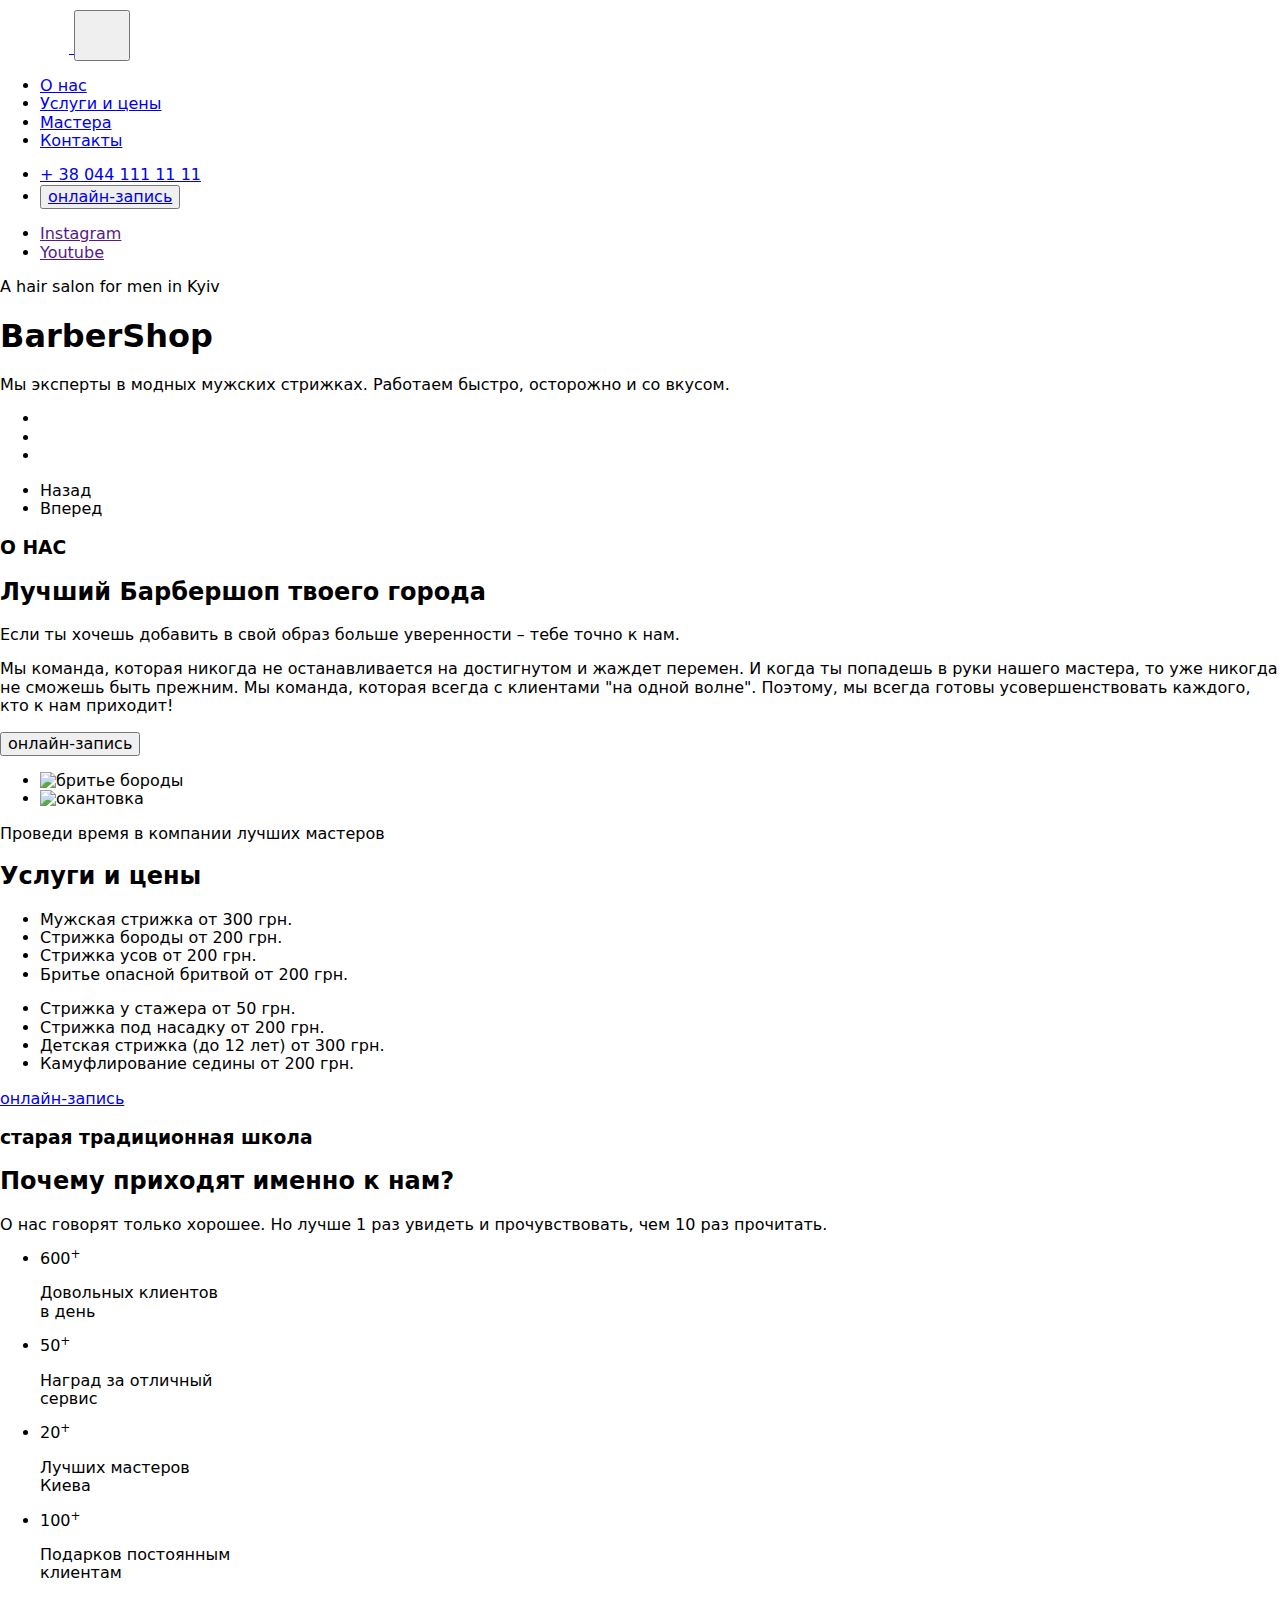
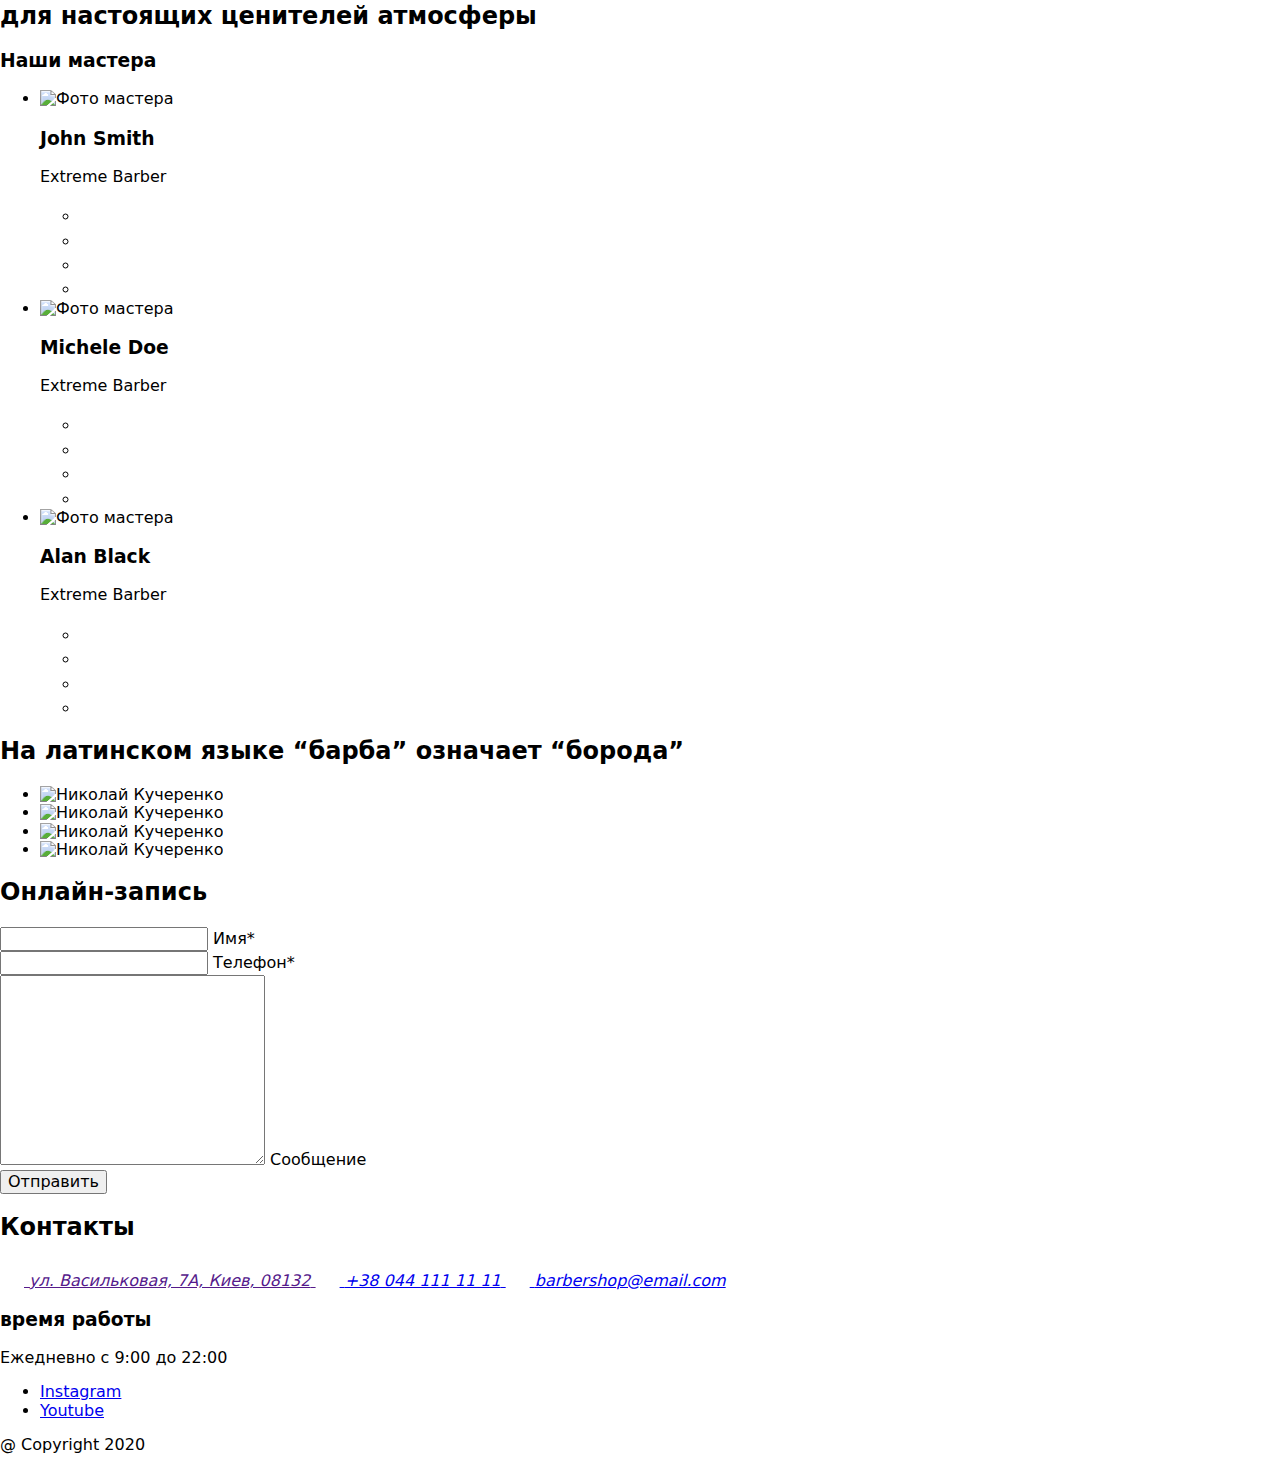
==== index.html @ 51368556 "Updates" ====
<!DOCTYPE html><html lang="ru"><head><meta charset="UTF-8"><meta name="viewport" content="width=device-width, initial-scale=1.0"><title>BarberShop</title><link href="https://fonts.googleapis.com/css2?family=Open+Sans:wght@400;600&family=Raleway:wght@700&display=swap" rel="stylesheet"><link rel="stylesheet" type="text/css" href="https://cdnjs.cloudflare.com/ajax/libs/modern-normalize/0.7.0/modern-normalize.css"><link rel="stylesheet" href="/parcel-project-template/src.88e0707a.css"></head><body>   <header> <div class="header-content">  <a class="logo" href="#"> <svg width="68.93" height="53.46" aria-label="logo"><use href="/parcel-project-template/sprite.c586fe0f.svg#logo"></use></svg> </a>  <button type="button" class="menu-button" aria-expanded="false" aria-controls="header-nav" data-menu-button=""> <svg width="40" height="40" aria-label="кнопка мобильного меню"><use class="icon-menu" href="/parcel-project-template/sprite.c586fe0f.svg#menu-open"></use><use class="icon-close" href="/parcel-project-template/sprite.c586fe0f.svg#menu-close"></use></svg> </button>  <div class="header-backdrop" menu-backdrop=""></div> <nav class="header-nav" id="header-nav" data-menu="">  <div class="hd-menu-container"> <ul class="list site-navigation"> <li class="item"> <a class="revers header-links" href="#about">О нас</a> </li> <li class="item"> <a class="revers header-links" href="#price">Услуги и цены</a> </li> <li class="item"> <a class="revers header-links" href="#team">Мастера</a> </li> <li class="item"> <a class="revers header-links" href="#us">Контакты</a> </li> </ul> <ul class="list header-contacts"> <li class="item"> <a href="tel:+380441111111" class="header-links revers">+ 38 044 111 11 11</a> </li> <li class="item"> <button class="button-style"> <a href="#subscribing" class="hlink">онлайн-запись</a> </button> </li> </ul> <ul class="list header-social-links"> <li class="item"> <a class="header-links" href="">Instagram</a> </li> <li class="item"> <a class="header-links" href="">Youtube</a> </li> </ul> </div> </nav> </div> <section class="hero"> <p class="subtitle">A hair salon for men in Kyiv</p> <h1>BarberShop</h1> <p class="hero-text-item"> Мы эксперты в модных мужских стрижках. Работаем быстро, осторожно и со вкусом. </p> <div class="hero-slider"> <ul class="list"> <li class="item"></li> <li class="item"></li> <li class="item"></li> </ul> </div>  <nav class="slider-nav"> <ul class="list"> <li class="item"> Назад </li> <li class="item"> Вперед </li> </ul> </nav> </section>
</header><script>!function(){var e=document.querySelector("[data-menu-button]"),t=document.querySelector("[data-menu]"),o=document.querySelector("[menu-backdrop]");e.addEventListener("click",function(){var n="true"===e.getAttribute("aria-expanded")||!1;e.classList.toggle("is-open"),e.setAttribute("aria-expanded",!n),t.classList.toggle("is-open"),o.classList.toggle("is-open")})}(),function(){var e={openModalBtn:document.querySelector("[data-modal-open]"),closeModalBtn:document.querySelector("[data-modal-close]"),modal:document.querySelector("[data-modal]")};function t(){document.body.classList.toggle("modal-open"),e.modal.classList.toggle("is-hidden")}e.openModalBtn.addEventListener("click",t),e.closeModalBtn.addEventListener("click",t)}();</script> <main> <section class="inventory"> <div class="container"> <div class="fact"> <h3 id="about">О НАС</h3> <h2>Лучший Барбершоп твоего города</h2> <p class="wish"> Если ты хочешь добавить в свой образ больше уверенности – тебе точно к нам. </p> <p class="promis"> Мы команда, которая никогда не останавливается на достигнутом и жаждет перемен. И когда ты попадешь в руки нашего мастера, то уже никогда не сможешь быть прежним. Мы команда, которая всегда с клиентами "на одной волне". Поэтому, мы всегда готовы усовершенствовать каждого, кто к нам приходит! </p> <button class="button-style invent">онлайн-запись</button> </div> <div class="inventory-list"> <ul> <li class="foto"> <picture> <source srcset="/parcel-project-template/boroda.8e032c78.jpg    1x,/parcel-project-template/boroda@2x.746fde4d.jpg 2x" media="(min-width: 1280px)"> <source srcset="/parcel-project-template/boroda-tablet.25de0d78.jpg    1x,/parcel-project-template/boroda-tablet@2x.c882d997.jpg 2x" media="(min-width: 768px)"> <img src="/parcel-project-template/boroda.8e032c78.jpg" alt="бритье бороды"> </picture> </li> <li class="foto"> <picture> <source srcset="/parcel-project-template/cant.b7d919a0.jpg    1x,/parcel-project-template/cant@2x.e0eb89e9.jpg 2x" media="(min-width: 1280px)"> <source srcset="/parcel-project-template/cant-tablet.83fb060b.jpg    1x,/parcel-project-template/cant-tablet@2x.11a5adb3.jpg 2x" media="(min-width: 768px)"> <img src="/parcel-project-template/cant.b7d919a0.jpg" alt="окантовка"> </picture> </li> </ul> </div> </div>
</section> <section class="price"> <div class="price-container"> <p class="price-slogan">Проведи время в компании лучших мастеров</p> <h2 id="price" class="price-title">Услуги и цены</h2> <div class="price-list-div"> <ul class="price-list-1 list"> <li> <span class="price-item">Мужская стрижка</span> <span class="price-grn">от 300 грн.</span> </li> <li> <span class="price-item">Стрижка бороды</span> <span class="price-grn">от 200 грн.</span> </li> <li> <span class="price-item">Стрижка усов</span> <span class="price-grn">от 200 грн.</span> </li> <li> <span class="price-item">Бритье опасной бритвой</span> <span class="price-grn">от 200 грн.</span> </li> </ul> <ul class="price-list-2 list"> <li> <span class="price-item">Cтрижка у стажера</span> <span class="price-grn">от 50 грн.</span> </li> <li> <span class="price-item">Стрижка под насадку</span> <span class="price-grn">от 200 грн.</span> </li> <li> <span class="price-item">Детская стрижка (до 12 лет)</span> <span class="price-grn">от 300 грн.</span> </li> <li> <span class="price-item">Камуфлирование седины</span> <span class="price-grn">от 200 грн.</span> </li> </ul> </div> <a href="#subscribing" class="price-button">онлайн-запись</a> </div>
</section> <section class="features"> <div class="container"> <div class="reasons"> <h3>старая традиционная школа</h3> <h2>Почему приходят именно к нам?</h2> <p class="promo"> О нас говорят только хорошее. Но лучше 1 раз увидеть и прочувствовать, чем 10 раз прочитать. </p> </div> <ul class="feature-list"> <li class="item"> <p class="achievs">600<sup>+</sup></p> <p class="description"> Довольных клиентов<br> в день </p> </li> <li class="item"> <p class="achievs">50<sup>+</sup></p> <p class="description"> Наград за отличный<br> сервис </p> </li> <li class="item"> <p class="achievs">20<sup>+</sup></p> <p class="description"> Лучших мастеров<br> Киева </p> </li> <li class="item"> <p class="achievs">100<sup>+</sup></p> <p class="description"> Подарков постоянным<br> клиентам </p> </li> </ul> </div>
</section> <section class="team-section"> <div class="teamcontainer team"> <h2 class="section-slogan">для настоящих ценителей атмосферы</h2> <h3 id="team" class="teamsection-title">Наши мастера</h3> <ul class="team-list"> <li class="team-item"> <picture> <source srcset="/parcel-project-template/john-418.707de508.jpg    418w,/parcel-project-template/john-418@2x.33dfacfc.jpg 836w" media="(max-width: 767px)" sizes="100vw"> <source srcset="/parcel-project-template/john-450.d53aaf02.jpg    450w,/parcel-project-template/john-450@2x.c862d032.jpg 900w" media="(min-width: 768px)" sizes="100vw"> <source srcset="/parcel-project-template/john-370.eca994d0.jpg    370w,/parcel-project-template/john-370@2x.ce07bdcf.jpg 540w" media="(min-width: 1200px)" sizes="100vw"> <img src="/parcel-project-template/john-450.d53aaf02.jpg" alt="Фото мастера"> </picture> <h3 class="team-title">John Smith</h3> <p class="team-text">Extreme Barber</p> <ul class="social"> <li class="social-list"> <a href="#" class="social-link-circle" aria-label="Ссылка на Инстаграм"> <svg class="icon" width="20" height="20"><use href="/parcel-project-template/sprite.c586fe0f.svg#instagram"></use></svg> </a> </li> <li class="social-list"> <a href="#" class="social-link-circle" aria-label="Ссылка на Твиттер"> <svg class="icon" width="20" height="20"><use href="/parcel-project-template/sprite.c586fe0f.svg#twitter"></use></svg> </a> </li> <li class="social-list"> <a href="#" class="social-link-circle" aria-label="Ссылка на Фейсбук"> <svg class="icon" width="20" height="20"><use href="/parcel-project-template/sprite.c586fe0f.svg#facebook"></use></svg> </a> </li> <li class="social-list"> <a href="#" class="social-link-circle" aria-label="Ссылка на Линкедин"> <svg class="icon" width="20" height="20"><use href="/parcel-project-template/sprite.c586fe0f.svg#linkedin"></use></svg> </a> </li> </ul> </li> <li class="team-item"> <picture> <source srcset="/parcel-project-template/michele-418.768410e6.jpg    418w,/parcel-project-template/michele-418@2x.6d778f87.jpg 836w" media="(max-width: 767px)" sizes="100vw"> <source srcset="/parcel-project-template/michele-450.a1ee609b.jpg    450w,/parcel-project-template/michele-450@2x.101a1b54.jpg 900w" media="(min-width: 768px)" sizes="100vw"> <source srcset="/parcel-project-template/michele-370.d460eed5.jpg    370w,/parcel-project-template/michele-370@2x.72ac694c.jpg 540w" media="(min-width: 1200px)" sizes="100vw"> <img src="/parcel-project-template/michele-450.a1ee609b.jpg" alt="Фото мастера"> </picture> <h3 class="team-title">Michele Doe</h3> <p class="team-text">Extreme Barber</p> <ul class="social"> <li class="social-list"> <a href="#" class="social-link-circle" aria-label="Ссылка на Инстаграм"> <svg class="icon" width="20" height="20"><use href="/parcel-project-template/sprite.c586fe0f.svg#instagram"></use></svg> </a> </li> <li class="social-list"> <a href="#" class="social-link-circle" aria-label="Ссылка на Твиттер"> <svg class="icon" width="20" height="20"><use href="/parcel-project-template/sprite.c586fe0f.svg#twitter"></use></svg> </a> </li> <li class="social-list"> <a href="#" class="social-link-circle" aria-label="Ссылка на Фейсбук"> <svg class="icon" width="20" height="20"><use href="/parcel-project-template/sprite.c586fe0f.svg#facebook"></use></svg> </a> </li> <li class="social-list"> <a href="#" class="social-link-circle" aria-label="Ссылка на Линкедин"> <svg class="icon" width="20" height="20"><use href="/parcel-project-template/sprite.c586fe0f.svg#linkedin"></use></svg> </a> </li> </ul> </li> <li class="team-item"> <picture> <source srcset="/parcel-project-template/alan-418.3871e388.jpg    418w,/parcel-project-template/alan-418@2x.d7a2cb61.jpg 836w" media="(max-width: 767px)" sizes="100vw"> <source srcset="/parcel-project-template/alan-450.c3c804fb.jpg    450w,/parcel-project-template/alan-450@2x.67f71624.jpg 900w" media="(min-width: 768px)" sizes="100vw"> <source srcset="/parcel-project-template/alan-370.712e62b2.jpg    370w,/parcel-project-template/alan-370@2x.5a6acacc.jpg 540w" media="(min-width: 1200px)" sizes="100vw"> <img src="/parcel-project-template/alan-450.c3c804fb.jpg" alt="Фото мастера"> </picture> <h3 class="team-title">Alan Black</h3> <p class="team-text">Extreme Barber</p> <ul class="social"> <li class="social-list"> <a href="#" class="social-link-circle" aria-label="Ссылка на Инстаграм"> <svg class="icon" width="20" height="20"><use href="/parcel-project-template/sprite.c586fe0f.svg#instagram"></use></svg> </a> </li> <li class="social-list"> <a href="#" class="social-link-circle" aria-label="Ссылка на Твиттер"> <svg class="icon" width="20" height="20"><use href="/parcel-project-template/sprite.c586fe0f.svg#twitter"></use></svg> </a> </li> <li class="social-list"> <a href="#" class="social-link-circle" aria-label="Ссылка на Фейсбук"> <svg class="icon" width="20" height="20"><use href="/parcel-project-template/sprite.c586fe0f.svg#facebook"></use></svg> </a> </li> <li class="social-list"> <a href="#" class="social-link-circle" aria-label="Ссылка на Линкедин"> <svg class="icon" width="20" height="20"><use href="/parcel-project-template/sprite.c586fe0f.svg#linkedin"></use></svg> </a> </li> </ul> </li> </ul> </div>
</section> <section class="section section-portfolio"> <div class="container-portfolio"> <div class="row"> <div class="line"></div> <h2 class="subtitle-sect6">На латинском языке “барба” означает “борода”</h2> </div> <div class="container-photo"> <ul class="list-port"> <li class="item-port"> <picture> <source srcset="/parcel-project-template/Rectangle25.3db89474.jpg 1x,/parcel-project-template/Rectangle25@2x.df76306d.jpg 2x" media="(min-width: 1280px)"> <source srcset="/parcel-project-template/Rectangle25.0425baf3.jpg 1x,/parcel-project-template/Rectangle25@2x.6d5dcdaa.jpg 2x" media="(min-width: 768px)"> <source srcset="/parcel-project-template/Rectangle25.8f954ec5.jpg 1x,/parcel-project-template/Rectangle25@2x.a8259e0e.jpg 2x" media="(max-width: 767px)"> <img srcset="/parcel-project-template/Rectangle25.3db89474.jpg 1x,/parcel-project-template/Rectangle25@2x.df76306d.jpg 2x,/parcel-project-template/Rectangle25.0425baf3.jpg 1x,/parcel-project-template/Rectangle25@2x.6d5dcdaa.jpg 2x,/parcel-project-template/Rectangle25.8f954ec5.jpg 1x,/parcel-project-template/Rectangle25@2x.a8259e0e.jpg 2x" src="/parcel-project-template/Rectangle25.3db89474.jpg" alt="Николай Кучеренко"> </picture> </li> <li class="item-port"> <picture> <source srcset="/parcel-project-template/Rectangle26.54fbaab5.jpg 1x,/parcel-project-template/Rectangle26@2x.20fb3ec4.jpg 2x" media="(min-width: 1280px)"> <source srcset="/parcel-project-template/Rectangle26.dd172c64.jpg 1x,/parcel-project-template/Rectangle26@2x.fe0e89da.jpg 2x" media="(min-width: 768px)"> <source srcset="/parcel-project-template/Rectangle26.363c88fb.jpg 1x,/parcel-project-template/Rectangle26@2x.9ef50601.jpg 2x" media="(max-width: 767px)"> <img srcset="/parcel-project-template/Rectangle26.54fbaab5.jpg 1x,/parcel-project-template/Rectangle26@2x.20fb3ec4.jpg 2x,/parcel-project-template/Rectangle26.dd172c64.jpg 1x,/parcel-project-template/Rectangle26@2x.fe0e89da.jpg 2x,/parcel-project-template/Rectangle26.363c88fb.jpg 1x,/parcel-project-template/Rectangle26@2x.9ef50601.jpg 2x" src="/parcel-project-template/Rectangle26.54fbaab5.jpg" alt="Николай Кучеренко"> </picture> </li> <li class="item-port"> <picture> <source srcset="/parcel-project-template/Rectangle27.833ec961.jpg 1x,/parcel-project-template/Rectangle27@2x.25a24696.jpg 2x" media="(min-width: 1280px)"> <source srcset="/parcel-project-template/Rectangle27.ad210b5d.jpg 1x,/parcel-project-template/Rectangle27@2x.547c3305.jpg 2x" media="(min-width: 768px)"> <source srcset="/parcel-project-template/Rectangle27.70e938f9.jpg 1x,/parcel-project-template/Rectangle27@2x.918c04d4.jpg 2x" media="(max-width: 767px)"> <img srcset="/parcel-project-template/Rectangle27.833ec961.jpg 1x,/parcel-project-template/Rectangle27@2x.25a24696.jpg 2x,/parcel-project-template/Rectangle27.ad210b5d.jpg 1x,/parcel-project-template/Rectangle27@2x.547c3305.jpg 2x,/parcel-project-template/Rectangle27.70e938f9.jpg 1x,/parcel-project-template/Rectangle27@2x.918c04d4.jpg 2x" src="/parcel-project-template/Rectangle27.833ec961.jpg" alt="Николай Кучеренко"> </picture> </li> <li class="item-port"> <picture> <source srcset="/parcel-project-template/Rectangle28.683f07c1.jpg 1x,/parcel-project-template/Rectangle28@2x.b7b52536.jpg 2x" media="(min-width: 1280px)"> <source srcset="/parcel-project-template/Rectangle28.05f0c5da.jpg 1x,/parcel-project-template/Rectangle28@2x.facda0d7.jpg 2x" media="(min-width: 768px)"> <source srcset="/parcel-project-template/Rectangle28.182d88b0.jpg 1x,/parcel-project-template/Rectangle28@2x.ce160d32.jpg 2x" media="(max-width: 767px)"> <img srcset="/parcel-project-template/Rectangle28.683f07c1.jpg 1x,/parcel-project-template/Rectangle28@2x.b7b52536.jpg 2x,/parcel-project-template/Rectangle28.05f0c5da.jpg 1x,/parcel-project-template/Rectangle28@2x.facda0d7.jpg 2x,/parcel-project-template/Rectangle28.182d88b0.jpg 1x,/parcel-project-template/Rectangle28@2x.ce160d32.jpg 2x" src="/parcel-project-template/Rectangle28.683f07c1.jpg" alt="Николай Кучеренко"> </picture> </li> </ul> </div> </div>
</section> </main> <footer class="container"> <div class="box-footer-desktop"> <div class="box-form"> <h2 id="subscribing" class="footer-title">Онлайн-запись</h2> <form class="form"> <div class="form-input-flex"> <div class="form-field"> <input class="form-input" type="text" name="name" id="name" placeholder=" "> <label class="form-label" for="name">Имя*</label> </div> <div class="form-field"> <input class="form-input" type="tel" name="tel" id="tel" placeholder=" "> <label class="form-label" for="tel">Телефон*</label> </div> </div> <div class="form-field"> <textarea class="comment" name="comment" id="comment" cols="30" rows="10" placeholder=" "></textarea> <label class="form-label-comment" for="comment">Cообщение</label> </div> </form> <button class="footer-send">Отправить</button> </div> <div class="box-address"> <div class="box-address-content"> <h2 class="footer-title" id="us">Контакты</h2> <div class="box-address-flex"> <address class="footer-address"> <a class="address-link icon-map" href=""> <svg class="icon-footer" width="24" height="24"><use href="/parcel-project-template/svg-footer.ca14b470.svg#map-pin"></use></svg> <span class="address-text">ул. Васильковая, 7А, Киев, 08132</span> </a> <a class="address-link icon-tel" href="tel:+380961111111"> <svg class="icon-footer" width="24" height="24"><use href="/parcel-project-template/svg-footer.ca14b470.svg#phone"></use></svg> <span class="address-text">+38 044 111 11 11</span> </a> <a class="address-link icon-mail" href="mailto:barbershop@email.com"> <svg class="icon-footer" width="24" height="24"><use href="/parcel-project-template/svg-footer.ca14b470.svg#mail"></use></svg> <span class="address-text">barbershop@email.com </span> </a> </address> <div class="footer-time"> <h3 class="footer-working-time">время работы</h3> <p class="text-working-time">Ежедневно с 9:00 до 22:00</p> </div> </div> </div> </div> </div> <div class="box-link"> <ul class="footer-social-list"> <li class="footer-social-item"> <a class="footer-social-link" href="#">Instagram</a> </li> <li class="footer-social-item"> <a class="footer-social-link" href="#">Youtube</a> </li> </ul> <p class="text-copyriting">@ Copyright 2020</p> </div>
</footer> <script src="/parcel-project-template/src.b3ad742c.js"></script> </body></html>
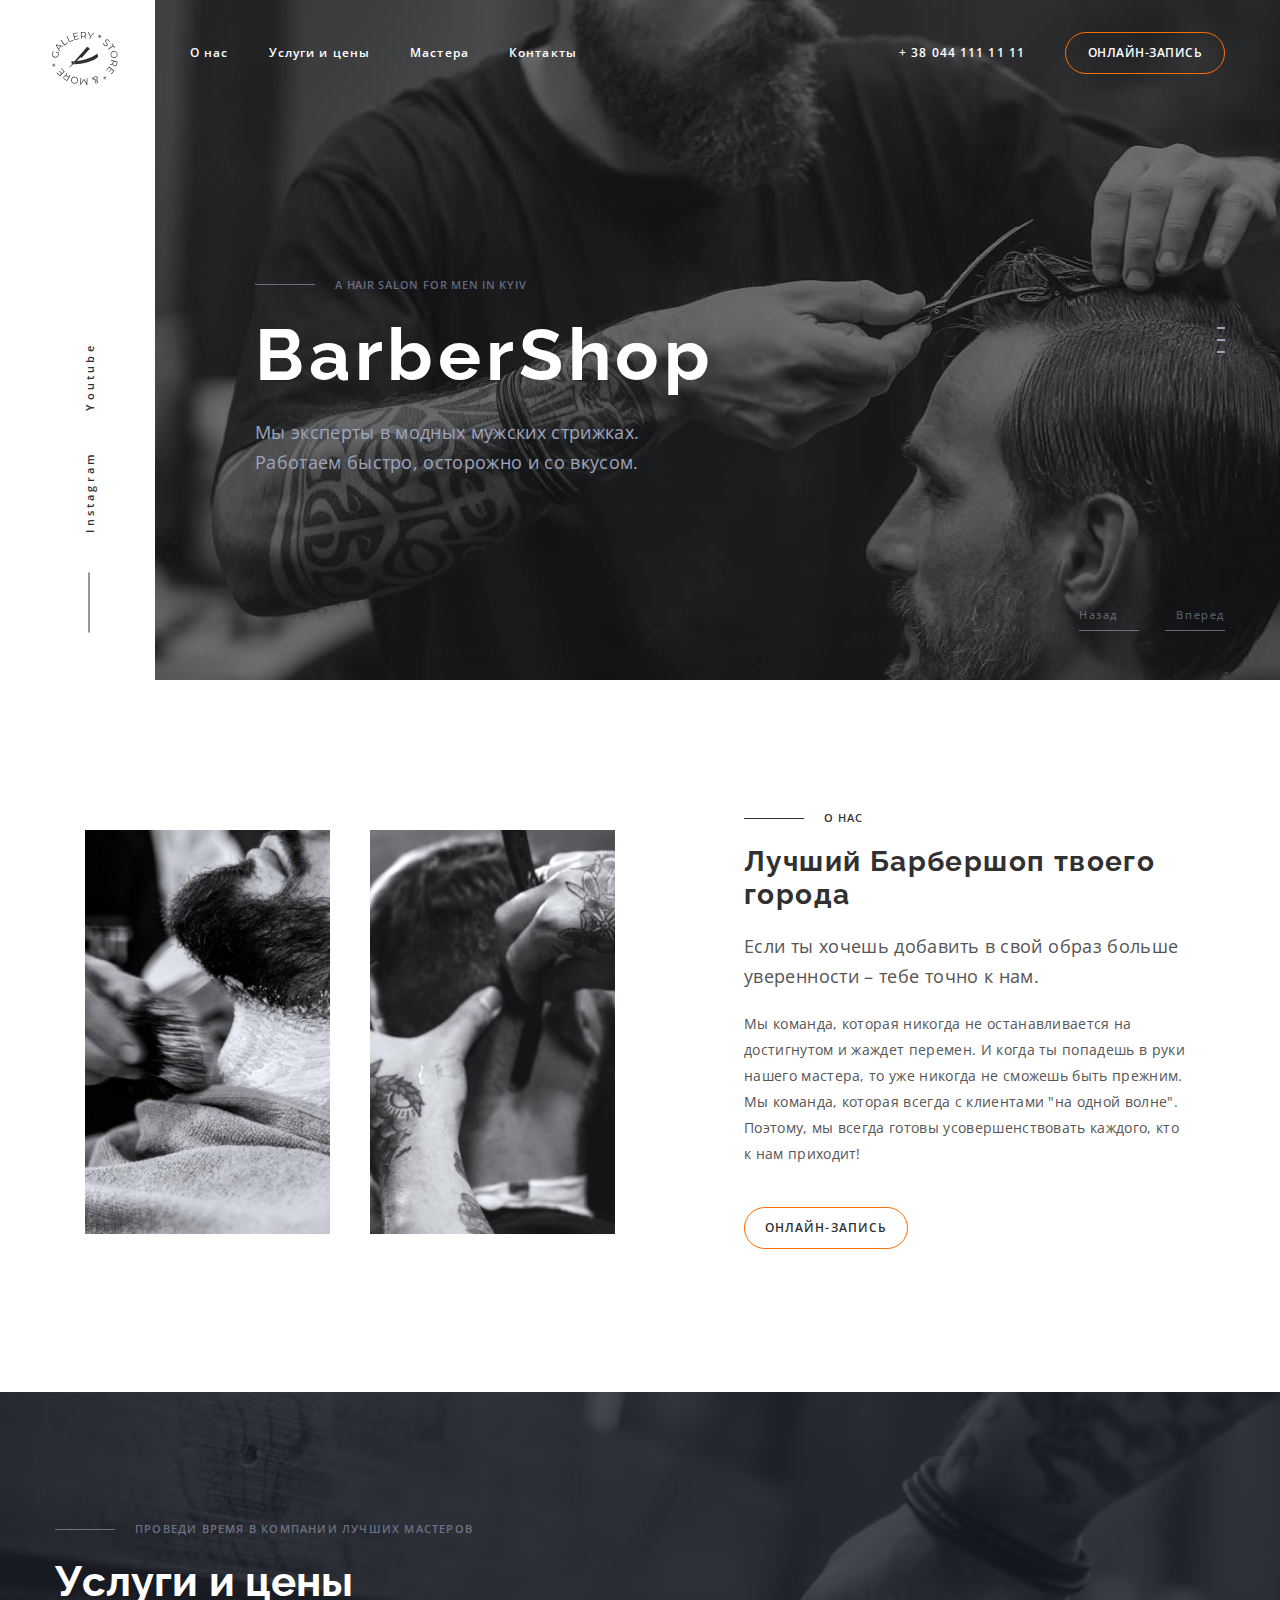
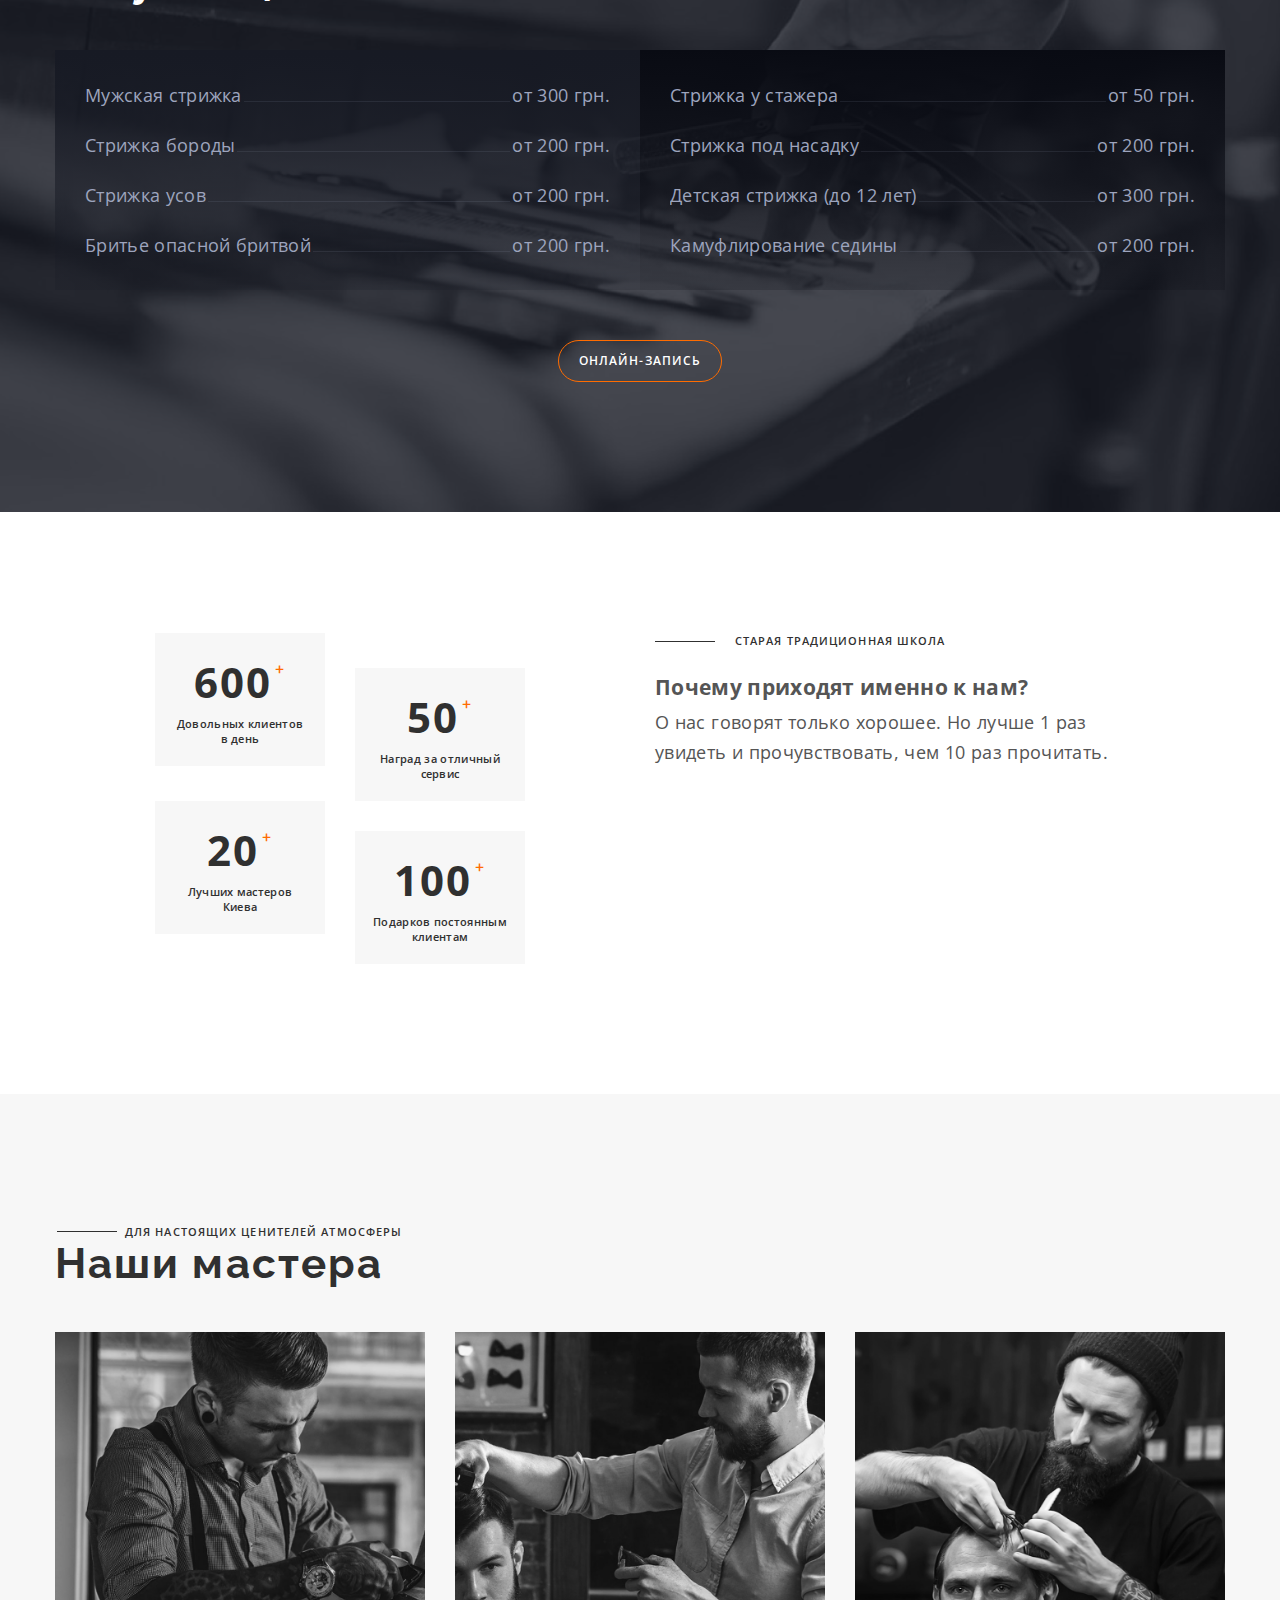
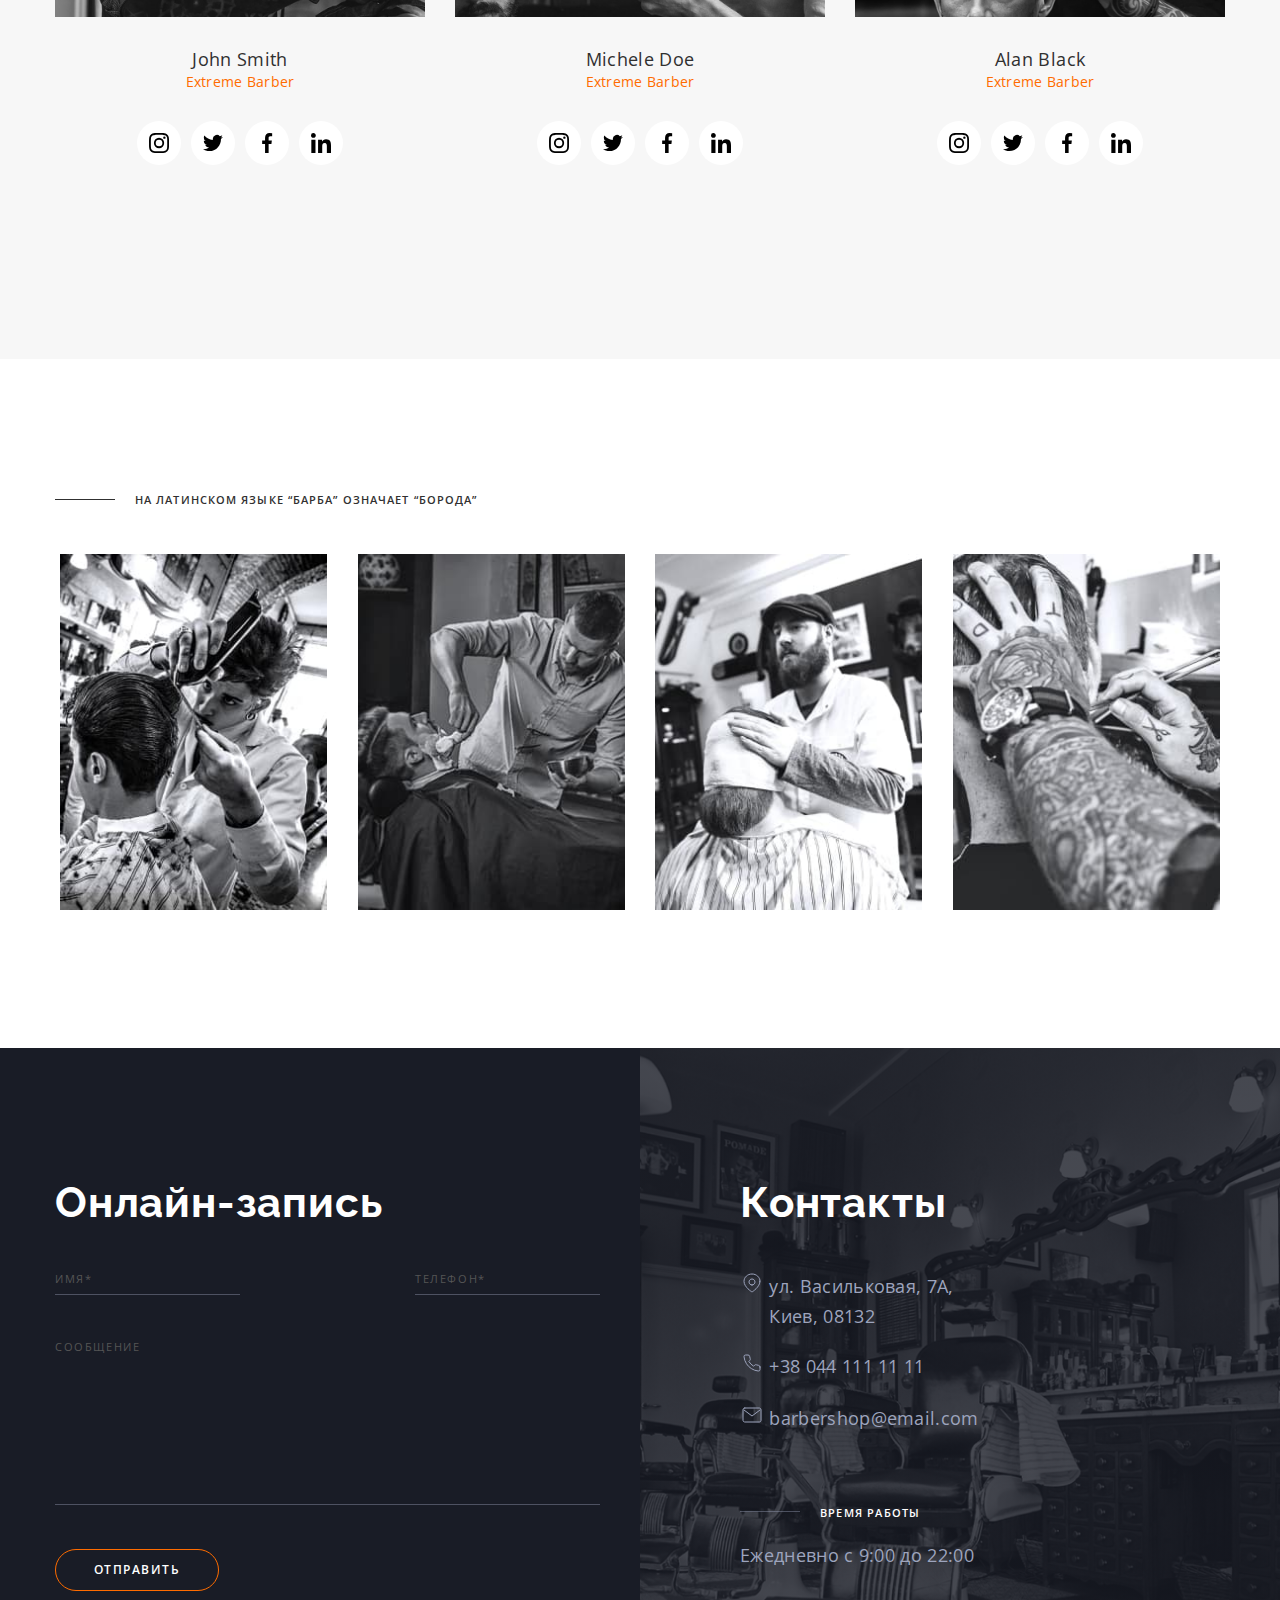
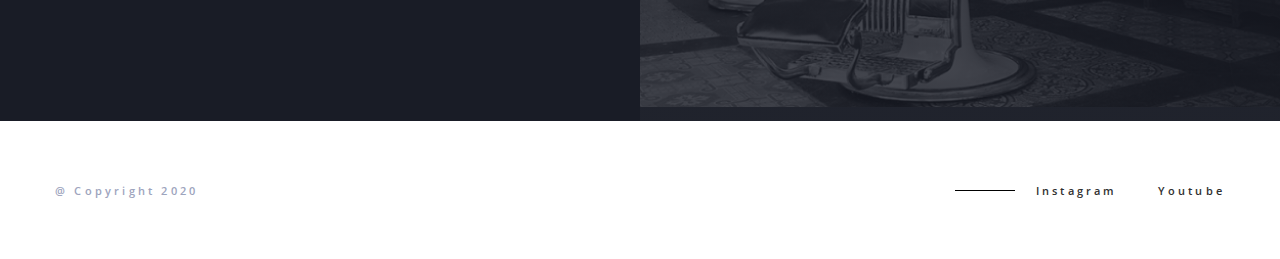
==== commit 9ad1d988: "build" ====
--- a/index.html
+++ b/index.html
@@ -1,8 +1,8 @@
-<!DOCTYPE html><html lang="ru"><head><meta charset="UTF-8"><meta name="viewport" content="width=device-width, initial-scale=1.0"><title>BarberShop</title><link href="https://fonts.googleapis.com/css2?family=Open+Sans:wght@400;600&family=Raleway:wght@700&display=swap" rel="stylesheet"><link rel="stylesheet" type="text/css" href="https://cdnjs.cloudflare.com/ajax/libs/modern-normalize/0.7.0/modern-normalize.css"><link rel="stylesheet" href="/parcel-project-template/src.88e0707a.css"></head><body>   <header> <div class="header-content">  <a class="logo" href="#"> <svg width="68.93" height="53.46" aria-label="logo"><use href="/parcel-project-template/sprite.c586fe0f.svg#logo"></use></svg> </a>  <button type="button" class="menu-button" aria-expanded="false" aria-controls="header-nav" data-menu-button=""> <svg width="40" height="40" aria-label="кнопка мобильного меню"><use class="icon-menu" href="/parcel-project-template/sprite.c586fe0f.svg#menu-open"></use><use class="icon-close" href="/parcel-project-template/sprite.c586fe0f.svg#menu-close"></use></svg> </button>  <div class="header-backdrop" menu-backdrop=""></div> <nav class="header-nav" id="header-nav" data-menu="">  <div class="hd-menu-container"> <ul class="list site-navigation"> <li class="item"> <a class="revers header-links" href="#about">О нас</a> </li> <li class="item"> <a class="revers header-links" href="#price">Услуги и цены</a> </li> <li class="item"> <a class="revers header-links" href="#team">Мастера</a> </li> <li class="item"> <a class="revers header-links" href="#us">Контакты</a> </li> </ul> <ul class="list header-contacts"> <li class="item"> <a href="tel:+380441111111" class="header-links revers">+ 38 044 111 11 11</a> </li> <li class="item"> <button class="button-style"> <a href="#subscribing" class="hlink">онлайн-запись</a> </button> </li> </ul> <ul class="list header-social-links"> <li class="item"> <a class="header-links" href="">Instagram</a> </li> <li class="item"> <a class="header-links" href="">Youtube</a> </li> </ul> </div> </nav> </div> <section class="hero"> <p class="subtitle">A hair salon for men in Kyiv</p> <h1>BarberShop</h1> <p class="hero-text-item"> Мы эксперты в модных мужских стрижках. Работаем быстро, осторожно и со вкусом. </p> <div class="hero-slider"> <ul class="list"> <li class="item"></li> <li class="item"></li> <li class="item"></li> </ul> </div>  <nav class="slider-nav"> <ul class="list"> <li class="item"> Назад </li> <li class="item"> Вперед </li> </ul> </nav> </section>
-</header><script>!function(){var e=document.querySelector("[data-menu-button]"),t=document.querySelector("[data-menu]"),o=document.querySelector("[menu-backdrop]");e.addEventListener("click",function(){var n="true"===e.getAttribute("aria-expanded")||!1;e.classList.toggle("is-open"),e.setAttribute("aria-expanded",!n),t.classList.toggle("is-open"),o.classList.toggle("is-open")})}(),function(){var e={openModalBtn:document.querySelector("[data-modal-open]"),closeModalBtn:document.querySelector("[data-modal-close]"),modal:document.querySelector("[data-modal]")};function t(){document.body.classList.toggle("modal-open"),e.modal.classList.toggle("is-hidden")}e.openModalBtn.addEventListener("click",t),e.closeModalBtn.addEventListener("click",t)}();</script> <main> <section class="inventory"> <div class="container"> <div class="fact"> <h3 id="about">О НАС</h3> <h2>Лучший Барбершоп твоего города</h2> <p class="wish"> Если ты хочешь добавить в свой образ больше уверенности – тебе точно к нам. </p> <p class="promis"> Мы команда, которая никогда не останавливается на достигнутом и жаждет перемен. И когда ты попадешь в руки нашего мастера, то уже никогда не сможешь быть прежним. Мы команда, которая всегда с клиентами "на одной волне". Поэтому, мы всегда готовы усовершенствовать каждого, кто к нам приходит! </p> <button class="button-style invent">онлайн-запись</button> </div> <div class="inventory-list"> <ul> <li class="foto"> <picture> <source srcset="/parcel-project-template/boroda.8e032c78.jpg    1x,/parcel-project-template/boroda@2x.746fde4d.jpg 2x" media="(min-width: 1280px)"> <source srcset="/parcel-project-template/boroda-tablet.25de0d78.jpg    1x,/parcel-project-template/boroda-tablet@2x.c882d997.jpg 2x" media="(min-width: 768px)"> <img src="/parcel-project-template/boroda.8e032c78.jpg" alt="бритье бороды"> </picture> </li> <li class="foto"> <picture> <source srcset="/parcel-project-template/cant.b7d919a0.jpg    1x,/parcel-project-template/cant@2x.e0eb89e9.jpg 2x" media="(min-width: 1280px)"> <source srcset="/parcel-project-template/cant-tablet.83fb060b.jpg    1x,/parcel-project-template/cant-tablet@2x.11a5adb3.jpg 2x" media="(min-width: 768px)"> <img src="/parcel-project-template/cant.b7d919a0.jpg" alt="окантовка"> </picture> </li> </ul> </div> </div>
+<!DOCTYPE html><html lang="ru"><head><meta charset="UTF-8"><meta name="viewport" content="width=device-width, initial-scale=1.0"><title>BarberShop</title><link href="https://fonts.googleapis.com/css2?family=Open+Sans:wght@400;600&family=Raleway:wght@700&display=swap" rel="stylesheet"><link rel="stylesheet" type="text/css" href="https://cdnjs.cloudflare.com/ajax/libs/modern-normalize/0.7.0/modern-normalize.css"><link rel="stylesheet" href="/src.6ddb6828.css"></head><body>   <header> <div class="header-content">  <a class="logo" href="#"> <svg width="68.93" height="53.46" aria-label="logo"><use href="/sprite.c586fe0f.svg#logo"></use></svg> </a>  <button type="button" class="menu-button" aria-expanded="false" aria-controls="header-nav" data-menu-button=""> <svg width="40" height="40" aria-label="кнопка мобильного меню"><use class="icon-menu" href="/sprite.c586fe0f.svg#menu-open"></use><use class="icon-close" href="/sprite.c586fe0f.svg#menu-close"></use></svg> </button>  <div class="header-backdrop" menu-backdrop=""></div> <nav class="header-nav" id="header-nav" data-menu="">  <div class="hd-menu-container"> <ul class="list site-navigation"> <li class="item"> <a class="revers header-links" href="#about">О нас</a> </li> <li class="item"> <a class="revers header-links" href="#price">Услуги и цены</a> </li> <li class="item"> <a class="revers header-links" href="#team">Мастера</a> </li> <li class="item"> <a class="revers header-links" href="#us">Контакты</a> </li> </ul> <ul class="list header-contacts"> <li class="item"> <a href="tel:+380441111111" class="header-links revers">+ 38 044 111 11 11</a> </li> <li class="item"> <button class="button-style"> <a href="#subscribing" class="hlink">онлайн-запись</a> </button> </li> </ul> <ul class="list header-social-links"> <li class="item"> <a class="header-links" href="">Instagram</a> </li> <li class="item"> <a class="header-links" href="">Youtube</a> </li> </ul> </div> </nav> </div> <section class="hero"> <p class="subtitle">A hair salon for men in Kyiv</p> <h1>BarberShop</h1> <p class="hero-text-item"> Мы эксперты в модных мужских стрижках. Работаем быстро, осторожно и со вкусом. </p> <div class="hero-slider"> <ul class="list"> <li class="item"></li> <li class="item"></li> <li class="item"></li> </ul> </div>  <nav class="slider-nav"> <ul class="list"> <li class="item"> Назад </li> <li class="item"> Вперед </li> </ul> </nav> </section>
+</header><script>!function(){var e=document.querySelector("[data-menu-button]"),t=document.querySelector("[data-menu]"),o=document.querySelector("[menu-backdrop]");e.addEventListener("click",function(){var n="true"===e.getAttribute("aria-expanded")||!1;e.classList.toggle("is-open"),e.setAttribute("aria-expanded",!n),t.classList.toggle("is-open"),o.classList.toggle("is-open")})}(),function(){var e={openModalBtn:document.querySelector("[data-modal-open]"),closeModalBtn:document.querySelector("[data-modal-close]"),modal:document.querySelector("[data-modal]")};function t(){document.body.classList.toggle("modal-open"),e.modal.classList.toggle("is-hidden")}e.openModalBtn.addEventListener("click",t),e.closeModalBtn.addEventListener("click",t)}();</script> <main> <section class="inventory"> <div class="container"> <div class="fact"> <h3 id="about">О НАС</h3> <h2>Лучший Барбершоп твоего города</h2> <p class="wish"> Если ты хочешь добавить в свой образ больше уверенности – тебе точно к нам. </p> <p class="promis"> Мы команда, которая никогда не останавливается на достигнутом и жаждет перемен. И когда ты попадешь в руки нашего мастера, то уже никогда не сможешь быть прежним. Мы команда, которая всегда с клиентами "на одной волне". Поэтому, мы всегда готовы усовершенствовать каждого, кто к нам приходит! </p> <button class="button-style invent">онлайн-запись</button> </div> <div class="inventory-list"> <ul> <li class="foto"> <picture> <source srcset="/boroda.8e032c78.jpg    1x,/boroda@2x.746fde4d.jpg 2x" media="(min-width: 1280px)"> <source srcset="/boroda-tablet.25de0d78.jpg    1x,/boroda-tablet@2x.c882d997.jpg 2x" media="(min-width: 768px)"> <img src="/boroda.8e032c78.jpg" alt="бритье бороды"> </picture> </li> <li class="foto"> <picture> <source srcset="/cant.b7d919a0.jpg    1x,/cant@2x.e0eb89e9.jpg 2x" media="(min-width: 1280px)"> <source srcset="/cant-tablet.83fb060b.jpg    1x,/cant-tablet@2x.11a5adb3.jpg 2x" media="(min-width: 768px)"> <img src="/cant.b7d919a0.jpg" alt="окантовка"> </picture> </li> </ul> </div> </div>
 </section> <section class="price"> <div class="price-container"> <p class="price-slogan">Проведи время в компании лучших мастеров</p> <h2 id="price" class="price-title">Услуги и цены</h2> <div class="price-list-div"> <ul class="price-list-1 list"> <li> <span class="price-item">Мужская стрижка</span> <span class="price-grn">от 300 грн.</span> </li> <li> <span class="price-item">Стрижка бороды</span> <span class="price-grn">от 200 грн.</span> </li> <li> <span class="price-item">Стрижка усов</span> <span class="price-grn">от 200 грн.</span> </li> <li> <span class="price-item">Бритье опасной бритвой</span> <span class="price-grn">от 200 грн.</span> </li> </ul> <ul class="price-list-2 list"> <li> <span class="price-item">Cтрижка у стажера</span> <span class="price-grn">от 50 грн.</span> </li> <li> <span class="price-item">Стрижка под насадку</span> <span class="price-grn">от 200 грн.</span> </li> <li> <span class="price-item">Детская стрижка (до 12 лет)</span> <span class="price-grn">от 300 грн.</span> </li> <li> <span class="price-item">Камуфлирование седины</span> <span class="price-grn">от 200 грн.</span> </li> </ul> </div> <a href="#subscribing" class="price-button">онлайн-запись</a> </div>
 </section> <section class="features"> <div class="container"> <div class="reasons"> <h3>старая традиционная школа</h3> <h2>Почему приходят именно к нам?</h2> <p class="promo"> О нас говорят только хорошее. Но лучше 1 раз увидеть и прочувствовать, чем 10 раз прочитать. </p> </div> <ul class="feature-list"> <li class="item"> <p class="achievs">600<sup>+</sup></p> <p class="description"> Довольных клиентов<br> в день </p> </li> <li class="item"> <p class="achievs">50<sup>+</sup></p> <p class="description"> Наград за отличный<br> сервис </p> </li> <li class="item"> <p class="achievs">20<sup>+</sup></p> <p class="description"> Лучших мастеров<br> Киева </p> </li> <li class="item"> <p class="achievs">100<sup>+</sup></p> <p class="description"> Подарков постоянным<br> клиентам </p> </li> </ul> </div>
-</section> <section class="team-section"> <div class="teamcontainer team"> <h2 class="section-slogan">для настоящих ценителей атмосферы</h2> <h3 id="team" class="teamsection-title">Наши мастера</h3> <ul class="team-list"> <li class="team-item"> <picture> <source srcset="/parcel-project-template/john-418.707de508.jpg    418w,/parcel-project-template/john-418@2x.33dfacfc.jpg 836w" media="(max-width: 767px)" sizes="100vw"> <source srcset="/parcel-project-template/john-450.d53aaf02.jpg    450w,/parcel-project-template/john-450@2x.c862d032.jpg 900w" media="(min-width: 768px)" sizes="100vw"> <source srcset="/parcel-project-template/john-370.eca994d0.jpg    370w,/parcel-project-template/john-370@2x.ce07bdcf.jpg 540w" media="(min-width: 1200px)" sizes="100vw"> <img src="/parcel-project-template/john-450.d53aaf02.jpg" alt="Фото мастера"> </picture> <h3 class="team-title">John Smith</h3> <p class="team-text">Extreme Barber</p> <ul class="social"> <li class="social-list"> <a href="#" class="social-link-circle" aria-label="Ссылка на Инстаграм"> <svg class="icon" width="20" height="20"><use href="/parcel-project-template/sprite.c586fe0f.svg#instagram"></use></svg> </a> </li> <li class="social-list"> <a href="#" class="social-link-circle" aria-label="Ссылка на Твиттер"> <svg class="icon" width="20" height="20"><use href="/parcel-project-template/sprite.c586fe0f.svg#twitter"></use></svg> </a> </li> <li class="social-list"> <a href="#" class="social-link-circle" aria-label="Ссылка на Фейсбук"> <svg class="icon" width="20" height="20"><use href="/parcel-project-template/sprite.c586fe0f.svg#facebook"></use></svg> </a> </li> <li class="social-list"> <a href="#" class="social-link-circle" aria-label="Ссылка на Линкедин"> <svg class="icon" width="20" height="20"><use href="/parcel-project-template/sprite.c586fe0f.svg#linkedin"></use></svg> </a> </li> </ul> </li> <li class="team-item"> <picture> <source srcset="/parcel-project-template/michele-418.768410e6.jpg    418w,/parcel-project-template/michele-418@2x.6d778f87.jpg 836w" media="(max-width: 767px)" sizes="100vw"> <source srcset="/parcel-project-template/michele-450.a1ee609b.jpg    450w,/parcel-project-template/michele-450@2x.101a1b54.jpg 900w" media="(min-width: 768px)" sizes="100vw"> <source srcset="/parcel-project-template/michele-370.d460eed5.jpg    370w,/parcel-project-template/michele-370@2x.72ac694c.jpg 540w" media="(min-width: 1200px)" sizes="100vw"> <img src="/parcel-project-template/michele-450.a1ee609b.jpg" alt="Фото мастера"> </picture> <h3 class="team-title">Michele Doe</h3> <p class="team-text">Extreme Barber</p> <ul class="social"> <li class="social-list"> <a href="#" class="social-link-circle" aria-label="Ссылка на Инстаграм"> <svg class="icon" width="20" height="20"><use href="/parcel-project-template/sprite.c586fe0f.svg#instagram"></use></svg> </a> </li> <li class="social-list"> <a href="#" class="social-link-circle" aria-label="Ссылка на Твиттер"> <svg class="icon" width="20" height="20"><use href="/parcel-project-template/sprite.c586fe0f.svg#twitter"></use></svg> </a> </li> <li class="social-list"> <a href="#" class="social-link-circle" aria-label="Ссылка на Фейсбук"> <svg class="icon" width="20" height="20"><use href="/parcel-project-template/sprite.c586fe0f.svg#facebook"></use></svg> </a> </li> <li class="social-list"> <a href="#" class="social-link-circle" aria-label="Ссылка на Линкедин"> <svg class="icon" width="20" height="20"><use href="/parcel-project-template/sprite.c586fe0f.svg#linkedin"></use></svg> </a> </li> </ul> </li> <li class="team-item"> <picture> <source srcset="/parcel-project-template/alan-418.3871e388.jpg    418w,/parcel-project-template/alan-418@2x.d7a2cb61.jpg 836w" media="(max-width: 767px)" sizes="100vw"> <source srcset="/parcel-project-template/alan-450.c3c804fb.jpg    450w,/parcel-project-template/alan-450@2x.67f71624.jpg 900w" media="(min-width: 768px)" sizes="100vw"> <source srcset="/parcel-project-template/alan-370.712e62b2.jpg    370w,/parcel-project-template/alan-370@2x.5a6acacc.jpg 540w" media="(min-width: 1200px)" sizes="100vw"> <img src="/parcel-project-template/alan-450.c3c804fb.jpg" alt="Фото мастера"> </picture> <h3 class="team-title">Alan Black</h3> <p class="team-text">Extreme Barber</p> <ul class="social"> <li class="social-list"> <a href="#" class="social-link-circle" aria-label="Ссылка на Инстаграм"> <svg class="icon" width="20" height="20"><use href="/parcel-project-template/sprite.c586fe0f.svg#instagram"></use></svg> </a> </li> <li class="social-list"> <a href="#" class="social-link-circle" aria-label="Ссылка на Твиттер"> <svg class="icon" width="20" height="20"><use href="/parcel-project-template/sprite.c586fe0f.svg#twitter"></use></svg> </a> </li> <li class="social-list"> <a href="#" class="social-link-circle" aria-label="Ссылка на Фейсбук"> <svg class="icon" width="20" height="20"><use href="/parcel-project-template/sprite.c586fe0f.svg#facebook"></use></svg> </a> </li> <li class="social-list"> <a href="#" class="social-link-circle" aria-label="Ссылка на Линкедин"> <svg class="icon" width="20" height="20"><use href="/parcel-project-template/sprite.c586fe0f.svg#linkedin"></use></svg> </a> </li> </ul> </li> </ul> </div>
-</section> <section class="section section-portfolio"> <div class="container-portfolio"> <div class="row"> <div class="line"></div> <h2 class="subtitle-sect6">На латинском языке “барба” означает “борода”</h2> </div> <div class="container-photo"> <ul class="list-port"> <li class="item-port"> <picture> <source srcset="/parcel-project-template/Rectangle25.3db89474.jpg 1x,/parcel-project-template/Rectangle25@2x.df76306d.jpg 2x" media="(min-width: 1280px)"> <source srcset="/parcel-project-template/Rectangle25.0425baf3.jpg 1x,/parcel-project-template/Rectangle25@2x.6d5dcdaa.jpg 2x" media="(min-width: 768px)"> <source srcset="/parcel-project-template/Rectangle25.8f954ec5.jpg 1x,/parcel-project-template/Rectangle25@2x.a8259e0e.jpg 2x" media="(max-width: 767px)"> <img srcset="/parcel-project-template/Rectangle25.3db89474.jpg 1x,/parcel-project-template/Rectangle25@2x.df76306d.jpg 2x,/parcel-project-template/Rectangle25.0425baf3.jpg 1x,/parcel-project-template/Rectangle25@2x.6d5dcdaa.jpg 2x,/parcel-project-template/Rectangle25.8f954ec5.jpg 1x,/parcel-project-template/Rectangle25@2x.a8259e0e.jpg 2x" src="/parcel-project-template/Rectangle25.3db89474.jpg" alt="Николай Кучеренко"> </picture> </li> <li class="item-port"> <picture> <source srcset="/parcel-project-template/Rectangle26.54fbaab5.jpg 1x,/parcel-project-template/Rectangle26@2x.20fb3ec4.jpg 2x" media="(min-width: 1280px)"> <source srcset="/parcel-project-template/Rectangle26.dd172c64.jpg 1x,/parcel-project-template/Rectangle26@2x.fe0e89da.jpg 2x" media="(min-width: 768px)"> <source srcset="/parcel-project-template/Rectangle26.363c88fb.jpg 1x,/parcel-project-template/Rectangle26@2x.9ef50601.jpg 2x" media="(max-width: 767px)"> <img srcset="/parcel-project-template/Rectangle26.54fbaab5.jpg 1x,/parcel-project-template/Rectangle26@2x.20fb3ec4.jpg 2x,/parcel-project-template/Rectangle26.dd172c64.jpg 1x,/parcel-project-template/Rectangle26@2x.fe0e89da.jpg 2x,/parcel-project-template/Rectangle26.363c88fb.jpg 1x,/parcel-project-template/Rectangle26@2x.9ef50601.jpg 2x" src="/parcel-project-template/Rectangle26.54fbaab5.jpg" alt="Николай Кучеренко"> </picture> </li> <li class="item-port"> <picture> <source srcset="/parcel-project-template/Rectangle27.833ec961.jpg 1x,/parcel-project-template/Rectangle27@2x.25a24696.jpg 2x" media="(min-width: 1280px)"> <source srcset="/parcel-project-template/Rectangle27.ad210b5d.jpg 1x,/parcel-project-template/Rectangle27@2x.547c3305.jpg 2x" media="(min-width: 768px)"> <source srcset="/parcel-project-template/Rectangle27.70e938f9.jpg 1x,/parcel-project-template/Rectangle27@2x.918c04d4.jpg 2x" media="(max-width: 767px)"> <img srcset="/parcel-project-template/Rectangle27.833ec961.jpg 1x,/parcel-project-template/Rectangle27@2x.25a24696.jpg 2x,/parcel-project-template/Rectangle27.ad210b5d.jpg 1x,/parcel-project-template/Rectangle27@2x.547c3305.jpg 2x,/parcel-project-template/Rectangle27.70e938f9.jpg 1x,/parcel-project-template/Rectangle27@2x.918c04d4.jpg 2x" src="/parcel-project-template/Rectangle27.833ec961.jpg" alt="Николай Кучеренко"> </picture> </li> <li class="item-port"> <picture> <source srcset="/parcel-project-template/Rectangle28.683f07c1.jpg 1x,/parcel-project-template/Rectangle28@2x.b7b52536.jpg 2x" media="(min-width: 1280px)"> <source srcset="/parcel-project-template/Rectangle28.05f0c5da.jpg 1x,/parcel-project-template/Rectangle28@2x.facda0d7.jpg 2x" media="(min-width: 768px)"> <source srcset="/parcel-project-template/Rectangle28.182d88b0.jpg 1x,/parcel-project-template/Rectangle28@2x.ce160d32.jpg 2x" media="(max-width: 767px)"> <img srcset="/parcel-project-template/Rectangle28.683f07c1.jpg 1x,/parcel-project-template/Rectangle28@2x.b7b52536.jpg 2x,/parcel-project-template/Rectangle28.05f0c5da.jpg 1x,/parcel-project-template/Rectangle28@2x.facda0d7.jpg 2x,/parcel-project-template/Rectangle28.182d88b0.jpg 1x,/parcel-project-template/Rectangle28@2x.ce160d32.jpg 2x" src="/parcel-project-template/Rectangle28.683f07c1.jpg" alt="Николай Кучеренко"> </picture> </li> </ul> </div> </div>
-</section> </main> <footer class="container"> <div class="box-footer-desktop"> <div class="box-form"> <h2 id="subscribing" class="footer-title">Онлайн-запись</h2> <form class="form"> <div class="form-input-flex"> <div class="form-field"> <input class="form-input" type="text" name="name" id="name" placeholder=" "> <label class="form-label" for="name">Имя*</label> </div> <div class="form-field"> <input class="form-input" type="tel" name="tel" id="tel" placeholder=" "> <label class="form-label" for="tel">Телефон*</label> </div> </div> <div class="form-field"> <textarea class="comment" name="comment" id="comment" cols="30" rows="10" placeholder=" "></textarea> <label class="form-label-comment" for="comment">Cообщение</label> </div> </form> <button class="footer-send">Отправить</button> </div> <div class="box-address"> <div class="box-address-content"> <h2 class="footer-title" id="us">Контакты</h2> <div class="box-address-flex"> <address class="footer-address"> <a class="address-link icon-map" href=""> <svg class="icon-footer" width="24" height="24"><use href="/parcel-project-template/svg-footer.ca14b470.svg#map-pin"></use></svg> <span class="address-text">ул. Васильковая, 7А, Киев, 08132</span> </a> <a class="address-link icon-tel" href="tel:+380961111111"> <svg class="icon-footer" width="24" height="24"><use href="/parcel-project-template/svg-footer.ca14b470.svg#phone"></use></svg> <span class="address-text">+38 044 111 11 11</span> </a> <a class="address-link icon-mail" href="mailto:barbershop@email.com"> <svg class="icon-footer" width="24" height="24"><use href="/parcel-project-template/svg-footer.ca14b470.svg#mail"></use></svg> <span class="address-text">barbershop@email.com </span> </a> </address> <div class="footer-time"> <h3 class="footer-working-time">время работы</h3> <p class="text-working-time">Ежедневно с 9:00 до 22:00</p> </div> </div> </div> </div> </div> <div class="box-link"> <ul class="footer-social-list"> <li class="footer-social-item"> <a class="footer-social-link" href="#">Instagram</a> </li> <li class="footer-social-item"> <a class="footer-social-link" href="#">Youtube</a> </li> </ul> <p class="text-copyriting">@ Copyright 2020</p> </div>
-</footer> <script src="/parcel-project-template/src.b3ad742c.js"></script> </body></html>+</section> <section class="team-section"> <div class="teamcontainer team"> <h2 class="section-slogan">для настоящих ценителей атмосферы</h2> <h3 id="team" class="teamsection-title">Наши мастера</h3> <ul class="team-list"> <li class="team-item"> <picture> <source srcset="/john-418.707de508.jpg    418w,/john-418@2x.33dfacfc.jpg 836w" media="(max-width: 767px)" sizes="100vw"> <source srcset="/john-450.d53aaf02.jpg    450w,/john-450@2x.c862d032.jpg 900w" media="(min-width: 768px)" sizes="100vw"> <source srcset="/john-370.eca994d0.jpg    370w,/john-370@2x.ce07bdcf.jpg 540w" media="(min-width: 1200px)" sizes="100vw"> <img src="/john-450.d53aaf02.jpg" alt="Фото мастера"> </picture> <h3 class="team-title">John Smith</h3> <p class="team-text">Extreme Barber</p> <ul class="social"> <li class="social-list"> <a href="#" class="social-link-circle" aria-label="Ссылка на Инстаграм"> <svg class="icon" width="20" height="20"><use href="/sprite.c586fe0f.svg#instagram"></use></svg> </a> </li> <li class="social-list"> <a href="#" class="social-link-circle" aria-label="Ссылка на Твиттер"> <svg class="icon" width="20" height="20"><use href="/sprite.c586fe0f.svg#twitter"></use></svg> </a> </li> <li class="social-list"> <a href="#" class="social-link-circle" aria-label="Ссылка на Фейсбук"> <svg class="icon" width="20" height="20"><use href="/sprite.c586fe0f.svg#facebook"></use></svg> </a> </li> <li class="social-list"> <a href="#" class="social-link-circle" aria-label="Ссылка на Линкедин"> <svg class="icon" width="20" height="20"><use href="/sprite.c586fe0f.svg#linkedin"></use></svg> </a> </li> </ul> </li> <li class="team-item"> <picture> <source srcset="/michele-418.768410e6.jpg    418w,/michele-418@2x.6d778f87.jpg 836w" media="(max-width: 767px)" sizes="100vw"> <source srcset="/michele-450.a1ee609b.jpg    450w,/michele-450@2x.101a1b54.jpg 900w" media="(min-width: 768px)" sizes="100vw"> <source srcset="/michele-370.d460eed5.jpg    370w,/michele-370@2x.72ac694c.jpg 540w" media="(min-width: 1200px)" sizes="100vw"> <img src="/michele-450.a1ee609b.jpg" alt="Фото мастера"> </picture> <h3 class="team-title">Michele Doe</h3> <p class="team-text">Extreme Barber</p> <ul class="social"> <li class="social-list"> <a href="#" class="social-link-circle" aria-label="Ссылка на Инстаграм"> <svg class="icon" width="20" height="20"><use href="/sprite.c586fe0f.svg#instagram"></use></svg> </a> </li> <li class="social-list"> <a href="#" class="social-link-circle" aria-label="Ссылка на Твиттер"> <svg class="icon" width="20" height="20"><use href="/sprite.c586fe0f.svg#twitter"></use></svg> </a> </li> <li class="social-list"> <a href="#" class="social-link-circle" aria-label="Ссылка на Фейсбук"> <svg class="icon" width="20" height="20"><use href="/sprite.c586fe0f.svg#facebook"></use></svg> </a> </li> <li class="social-list"> <a href="#" class="social-link-circle" aria-label="Ссылка на Линкедин"> <svg class="icon" width="20" height="20"><use href="/sprite.c586fe0f.svg#linkedin"></use></svg> </a> </li> </ul> </li> <li class="team-item"> <picture> <source srcset="/alan-418.3871e388.jpg    418w,/alan-418@2x.d7a2cb61.jpg 836w" media="(max-width: 767px)" sizes="100vw"> <source srcset="/alan-450.c3c804fb.jpg    450w,/alan-450@2x.67f71624.jpg 900w" media="(min-width: 768px)" sizes="100vw"> <source srcset="/alan-370.712e62b2.jpg    370w,/alan-370@2x.5a6acacc.jpg 540w" media="(min-width: 1200px)" sizes="100vw"> <img src="/alan-450.c3c804fb.jpg" alt="Фото мастера"> </picture> <h3 class="team-title">Alan Black</h3> <p class="team-text">Extreme Barber</p> <ul class="social"> <li class="social-list"> <a href="#" class="social-link-circle" aria-label="Ссылка на Инстаграм"> <svg class="icon" width="20" height="20"><use href="/sprite.c586fe0f.svg#instagram"></use></svg> </a> </li> <li class="social-list"> <a href="#" class="social-link-circle" aria-label="Ссылка на Твиттер"> <svg class="icon" width="20" height="20"><use href="/sprite.c586fe0f.svg#twitter"></use></svg> </a> </li> <li class="social-list"> <a href="#" class="social-link-circle" aria-label="Ссылка на Фейсбук"> <svg class="icon" width="20" height="20"><use href="/sprite.c586fe0f.svg#facebook"></use></svg> </a> </li> <li class="social-list"> <a href="#" class="social-link-circle" aria-label="Ссылка на Линкедин"> <svg class="icon" width="20" height="20"><use href="/sprite.c586fe0f.svg#linkedin"></use></svg> </a> </li> </ul> </li> </ul> </div>
+</section> <section class="section section-portfolio"> <div class="container-portfolio"> <div class="row"> <div class="line"></div> <h2 class="subtitle-sect6">На латинском языке “барба” означает “борода”</h2> </div> <div class="container-photo"> <ul class="list-port"> <li class="item-port"> <picture> <source srcset="/Rectangle25.3db89474.jpg 1x,/Rectangle25@2x.df76306d.jpg 2x" media="(min-width: 1280px)"> <source srcset="/Rectangle25.0425baf3.jpg 1x,/Rectangle25@2x.6d5dcdaa.jpg 2x" media="(min-width: 768px)"> <source srcset="/Rectangle25.8f954ec5.jpg 1x,/Rectangle25@2x.a8259e0e.jpg 2x" media="(max-width: 767px)"> <img srcset="/Rectangle25.3db89474.jpg 1x,/Rectangle25@2x.df76306d.jpg 2x,/Rectangle25.0425baf3.jpg 1x,/Rectangle25@2x.6d5dcdaa.jpg 2x,/Rectangle25.8f954ec5.jpg 1x,/Rectangle25@2x.a8259e0e.jpg 2x" src="/Rectangle25.3db89474.jpg" alt="Николай Кучеренко"> </picture> </li> <li class="item-port"> <picture> <source srcset="/Rectangle26.54fbaab5.jpg 1x,/Rectangle26@2x.20fb3ec4.jpg 2x" media="(min-width: 1280px)"> <source srcset="/Rectangle26.dd172c64.jpg 1x,/Rectangle26@2x.fe0e89da.jpg 2x" media="(min-width: 768px)"> <source srcset="/Rectangle26.363c88fb.jpg 1x,/Rectangle26@2x.9ef50601.jpg 2x" media="(max-width: 767px)"> <img srcset="/Rectangle26.54fbaab5.jpg 1x,/Rectangle26@2x.20fb3ec4.jpg 2x,/Rectangle26.dd172c64.jpg 1x,/Rectangle26@2x.fe0e89da.jpg 2x,/Rectangle26.363c88fb.jpg 1x,/Rectangle26@2x.9ef50601.jpg 2x" src="/Rectangle26.54fbaab5.jpg" alt="Николай Кучеренко"> </picture> </li> <li class="item-port"> <picture> <source srcset="/Rectangle27.833ec961.jpg 1x,/Rectangle27@2x.25a24696.jpg 2x" media="(min-width: 1280px)"> <source srcset="/Rectangle27.ad210b5d.jpg 1x,/Rectangle27@2x.547c3305.jpg 2x" media="(min-width: 768px)"> <source srcset="/Rectangle27.70e938f9.jpg 1x,/Rectangle27@2x.918c04d4.jpg 2x" media="(max-width: 767px)"> <img srcset="/Rectangle27.833ec961.jpg 1x,/Rectangle27@2x.25a24696.jpg 2x,/Rectangle27.ad210b5d.jpg 1x,/Rectangle27@2x.547c3305.jpg 2x,/Rectangle27.70e938f9.jpg 1x,/Rectangle27@2x.918c04d4.jpg 2x" src="/Rectangle27.833ec961.jpg" alt="Николай Кучеренко"> </picture> </li> <li class="item-port"> <picture> <source srcset="/Rectangle28.683f07c1.jpg 1x,/Rectangle28@2x.b7b52536.jpg 2x" media="(min-width: 1280px)"> <source srcset="/Rectangle28.05f0c5da.jpg 1x,/Rectangle28@2x.facda0d7.jpg 2x" media="(min-width: 768px)"> <source srcset="/Rectangle28.182d88b0.jpg 1x,/Rectangle28@2x.ce160d32.jpg 2x" media="(max-width: 767px)"> <img srcset="/Rectangle28.683f07c1.jpg 1x,/Rectangle28@2x.b7b52536.jpg 2x,/Rectangle28.05f0c5da.jpg 1x,/Rectangle28@2x.facda0d7.jpg 2x,/Rectangle28.182d88b0.jpg 1x,/Rectangle28@2x.ce160d32.jpg 2x" src="/Rectangle28.683f07c1.jpg" alt="Николай Кучеренко"> </picture> </li> </ul> </div> </div>
+</section> </main> <footer class="container"> <div class="box-footer-desktop"> <div class="box-form"> <h2 id="subscribing" class="footer-title">Онлайн-запись</h2> <form class="form"> <div class="form-input-flex"> <div class="form-field"> <input class="form-input" type="text" name="name" id="name" placeholder=" "> <label class="form-label" for="name">Имя*</label> </div> <div class="form-field"> <input class="form-input" type="tel" name="tel" id="tel" placeholder=" "> <label class="form-label" for="tel">Телефон*</label> </div> </div> <div class="form-field"> <textarea class="comment" name="comment" id="comment" cols="30" rows="10" placeholder=" "></textarea> <label class="form-label-comment" for="comment">Cообщение</label> </div> </form> <button class="footer-send">Отправить</button> </div> <div class="box-address"> <div class="box-address-content"> <h2 class="footer-title" id="us">Контакты</h2> <div class="box-address-flex"> <address class="footer-address"> <a class="address-link icon-map" href=""> <svg class="icon-footer" width="24" height="24"><use href="/svg-footer.ca14b470.svg#map-pin"></use></svg> <span class="address-text">ул. Васильковая, 7А, Киев, 08132</span> </a> <a class="address-link icon-tel" href="tel:+380961111111"> <svg class="icon-footer" width="24" height="24"><use href="/svg-footer.ca14b470.svg#phone"></use></svg> <span class="address-text">+38 044 111 11 11</span> </a> <a class="address-link icon-mail" href="mailto:barbershop@email.com"> <svg class="icon-footer" width="24" height="24"><use href="/svg-footer.ca14b470.svg#mail"></use></svg> <span class="address-text">barbershop@email.com </span> </a> </address> <div class="footer-time"> <h3 class="footer-working-time">время работы</h3> <p class="text-working-time">Ежедневно с 9:00 до 22:00</p> </div> </div> </div> </div> </div> <div class="box-link"> <ul class="footer-social-list"> <li class="footer-social-item"> <a class="footer-social-link" href="#">Instagram</a> </li> <li class="footer-social-item"> <a class="footer-social-link" href="#">Youtube</a> </li> </ul> <p class="text-copyriting">@ Copyright 2020</p> </div>
+</footer> <script src="/src.cf410173.js"></script> </body></html>--- a/src.6ddb6828.css
+++ b/src.6ddb6828.css
@@ -0,0 +1,2 @@
+body.modal-open{overflow:hidden}.section{padding:60px 0}@media screen and (min-width:1280px){.section{padding:94px 0}}.container{padding-left:30px;padding-right:30px;margin-left:auto;margin-right:auto}.img,.item,.link,.text,h1,h2,h3,h4,h5,h6,p{padding:0;margin:0}img{max-width:100%;height:auto}.section-title{margin-bottom:30px;margin-top:0;color:#303030;font-weight:700;font-size:28px;line-height:1.17857;text-align:center;letter-spacing:.03rem}@media screen and (min-width:1280px){.section-title{margin-bottom:50px;font-size:36px;line-height:1.17}}.button-style{display:block;margin:0;min-width:160px;padding:12px 37px;border:1px solid #ff6c00;border-radius:25px;background-color:transparent;cursor:pointer}.button-style a{color:#303030;font-weight:600;font-size:12px;line-height:1.33333;letter-spacing:.03rem;text-transform:uppercase}.button-style a:focus,.button-style a:hover{color:#fff}@media screen and (min-width:768px){.button-style a{color:#fff}}.button-style:focus,.button-style:hover{background-color:#ff6c00;outline:none}@media screen and (min-width:768px){.button-style{padding:12px 20px}}header{position:relative;box-sizing:border-box;max-width:480px;height:580px;margin:0 auto;padding:0;background-color:#fff;content:" ";background-repeat:no-repeat;background-position:50%;background-size:cover;background-image:linear-gradient(90deg,rgba(25,28,38,.2),rgba(25,28,38,.2)),url(/mobile-slider-img1-480x580.39984c72.jpg)}@media screen and (min-device-pixel-ratio:2),screen and (min-resolution:2dppx),screen and (min-resolution:192dpi){header{background-image:linear-gradient(90deg,rgba(25,28,38,.2),rgba(25,28,38,.2)),url(/mobile-slider-img1-960x1160.7f5d0305.jpg)}}@media screen and (min-width:768px){header{max-width:768px;height:680px;background-color:#fff;content:" ";background-repeat:no-repeat;background-position:100% 0;background-size:contain;background-size:609px 680px;background-image:linear-gradient(90deg,rgba(25,28,38,.2),rgba(25,28,38,.2)),url(/tablet-slider-img1-609x680.9c88c05b.jpg)}}@media screen and (min-width:768px) and (min-device-pixel-ratio:2),screen and (min-width:768px) and (min-resolution:2dppx),screen and (min-width:768px) and (min-resolution:192dpi){header{background-image:linear-gradient(90deg,rgba(25,28,38,.2),rgba(25,28,38,.2)),url(/tablet-slider-img1-1218x1360.ebeeebfc.jpg)}}@media screen and (min-width:1280px){header{max-width:1280px;content:" ";background-repeat:no-repeat;background-position:100% 0;background-size:contain;background-size:1125px 680px;background-image:linear-gradient(90deg,rgba(25,28,38,.2),rgba(25,28,38,.2)),url(/desktop-slider-img1-1125x680.1f80f7a1.jpg)}}@media screen and (min-width:1280px) and (min-device-pixel-ratio:2),screen and (min-width:1280px) and (min-resolution:2dppx),screen and (min-width:1280px) and (min-resolution:192dpi){header{background-image:linear-gradient(90deg,rgba(25,28,38,.2),rgba(25,28,38,.2)),url(/desktop-slider-img1-2250x1360.02522511.jpg)}}.header-content{display:flex;padding:40px 31px 0;margin:0;width:100%;justify-content:space-between}@media screen and (min-width:768px){.header-content{padding:32px 0 0 50px;justify-content:start}}.header-backdrop{position:fixed;top:0;left:0;display:none;width:100%;height:100%;background-color:rgba(25,28,38,.2);box-shadow:0 4px 8px rgba(0,0,0,.04),0 2px 4px rgba(0,0,0,.08),0 1px 3px rgba(0,0,0,.16)}.header-nav{margin-left:60px;background-color:transparent;z-index:50;font-weight:600;font-size:12px;line-height:1.33333;letter-spacing:.1rem;color:#fff}@media screen and (max-width:767px){.header-nav{display:none;position:absolute;right:0;top:0;height:100vh;width:70%;margin-left:103px;overflow:scroll;scroll-behavior:smooth;font-weight:600;font-size:18px;line-height:1.38889;text-align:start;letter-spacing:.1rem;color:#303030}.header-nav .hd-menu-container{height:100%;margin:0;padding-top:118px;padding-left:40px;background-color:#fff}.header-nav .hd-menu-container .site-navigation{margin:0 0 64px;padding:0}.header-nav .hd-menu-container .site-navigation .item:not(:last-child){margin-bottom:24px}.header-nav .hd-menu-container .site-navigation .item:focus,.header-nav .hd-menu-container .site-navigation .item:hover{color:#ff6c00}.header-nav .hd-menu-container .header-contacts{padding:0;margin-bottom:64px}.header-nav .hd-menu-container .header-contacts .item:not(:last-child){margin-bottom:24px}.header-nav .hd-menu-container .header-contacts .item:not(:last-child):focus,.header-nav .hd-menu-container .header-contacts .item:not(:last-child):hover{color:#ff6c00}.header-nav .hd-menu-container .header-social-links{padding:0;font-size:14px;line-height:1.35714;letter-spacing:.2rem}.header-nav .hd-menu-container .header-social-links .item{display:flex;align-items:center;margin-bottom:24px}.header-nav .hd-menu-container .header-social-links .item:before{content:"";display:block;width:60px;height:1px;background:#303030;margin-right:40px}.header-nav .hd-menu-container .header-social-links .item:last-child:before{visibility:hidden}}@media screen and (min-width:768px){.header-nav .hd-menu-container{display:flex;justify-content:start;align-items:center;background-color:transparent;font-weight:600;font-size:12px;line-height:1.33333;letter-spacing:.07rem;color:#fff}.header-nav .hd-menu-container .site-navigation{display:flex;justify-content:start;padding:0;margin:0 0 35px}.header-nav .hd-menu-container .site-navigation .item:not(:last-child){margin-right:24px}.header-nav .hd-menu-container .site-navigation .item:focus,.header-nav .hd-menu-container .site-navigation .item:hover{color:#ff6c00;cursor:pointer}.header-nav .hd-menu-container .header-contacts{display:flex;flex-direction:column-reverse;align-items:center;padding:0;margin:0 0 0 47px}.header-nav .hd-menu-container .header-contacts .item:not(:last-child){margin-top:20px;padding:0}.header-nav .hd-menu-container .header-contacts .item:not(:last-child):focus,.header-nav .hd-menu-container .header-contacts .item:not(:last-child):hover{color:#ff6c00;cursor:pointer}.header-nav .hd-menu-container .header-social-links{position:absolute;bottom:0;left:89px;transform:rotate(-90deg);transform-origin:left;display:flex;padding:0;font-size:11px;line-height:1.36364;letter-spacing:.2rem;color:#303030}.header-nav .hd-menu-container .header-social-links .item{display:flex;align-items:center;margin:0}.header-nav .hd-menu-container .header-social-links .item:before{content:"";display:block;width:60px;height:1px;background-color:#303030;margin:0 40px}.header-nav .hd-menu-container .header-social-links .item:last-child{margin-left:40px}.header-nav .hd-menu-container .header-social-links .item:last-child:before{display:none}}@media screen and (min-width:1280px){.header-nav{margin-left:71px}.header-nav .hd-menu-container .site-navigation{display:flex;justify-content:start;padding:0;margin:0}.header-nav .hd-menu-container .site-navigation .item:not(:last-child){margin-right:40px}.header-nav .hd-menu-container .header-contacts{flex-direction:row;padding-left:322px;margin:0}.header-nav .hd-menu-container .header-contacts .item:not(:last-child){margin:0 40px 0 0;padding:0}}.list{list-style:none}.is-open{display:block}.header-links{text-decoration:none;color:#303030}.header-links:focus,.header-links:hover{color:#ff6c00}.revers{color:#fff}@media screen and (max-width:767px){.revers{color:#303030}}.hero{margin:112.54px 0 0;padding:0 31px;text-align:start}@media screen and (min-width:768px){.hero{padding-left:279px}}@media screen and (min-width:1280px){.hero{padding-left:255px;margin-top:184px}}h1{font-family:Raleway,sans-serif;margin:0;padding:0;font-style:normal;font-weight:700;font-size:48px;line-height:1.16667;letter-spacing:.05em;color:#fff}@media screen and (min-width:1280px){h1{font-size:72px;line-height:1.18056;letter-spacing:.3rem}}.subtitle{display:flex;margin:0 70px 20px 0;align-items:center;font-weight:600;font-size:11px;line-height:1.36364;letter-spacing:.07em;text-transform:uppercase;color:rgba(157,164,189,.6)}.subtitle:before{content:"";display:block;width:60px;height:1px;background:rgba(157,164,189,.6);translate:center;margin-right:20px;fill:rgba(157,164,189,.6)}@media screen and (min-width:1280px){.subtitle:before{font-size:11px;line-height:1.36364;letter-spacing:.1rem;text-transform:uppercase;color:rgba(157,164,189,.6)}}.slider-nav{position:absolute;bottom:49px;right:55px}.slider-nav .list{display:flex;list-style:none;justify-content:space-between;padding:0;margin:0}.slider-nav .item{width:60px;box-sizing:border-box;padding:0 22px 8px 0;font-size:11px;line-height:1.36364;letter-spacing:.1rem;color:rgba(157,164,189,.6);cursor:pointer;border-bottom:1px solid}.slider-nav .item:focus,.slider-nav .item:hover{color:#fff}.slider-nav .item+.item{margin-left:26px;text-align:end;padding-bottom:8px;padding-right:0}@media screen and (max-width:768px){.slider-nav{display:none}}.hero-text-item{margin:20px 0 0;padding:0;display:flex;width:306px;font-style:normal;font-weight:400;font-size:16px;line-height:1.625;letter-spacing:.02rem;color:#9da4bd}@media screen and (min-width:768px){.hero-text-item{width:355px}}@media screen and (min-width:1280px){.hero-text-item{width:450px;font-size:18px;line-height:1.66667;letter-spacing:.02rem;color:#9da4bd}}.hero-slider{position:absolute;bottom:50%;transform:translateY(50%);right:55px}@media screen and (max-width:767px){.hero-slider{display:none}}.hero-slider .item{width:8px;height:2px;background-color:#9da4bd;margin:10px 0;padding:1px 0;transform:scaleX(1);transform-origin:right;transition:transform 50ms linear;cursor:pointer}.hero-slider .item:focus,.hero-slider .item:hover{background-color:#fff;transform:scaleX(2.25)}.logo{fill:#fff}@media screen and (min-width:768px){.logo{fill:#303030}}.menu-button{margin:0;padding:0;border:none;background-color:transparent;text-decoration:none;z-index:100;outline:none}.menu-button svg{fill:currentColor}.menu-button svg:focus,.menu-button svg:hover{fill:#303030;cursor:pointer}@media screen and (min-width:768px){.menu-button{display:none}}.icon-close{padding:0;margin:0;fill:#303030}.icon-menu{padding:0;margin:0;fill:#fff}.menu-button .icon-close{display:none}.menu-button.is-open .icon-close{display:block}.menu-button.is-open .icon-menu{display:none}.menu-icon{margin:0;padding:0;background-color:transparent}.inventory{display:block;margin:0 auto;padding:0}@media screen and (min-width:768px) and (max-width:1279px){.inventory .container{display:flex;flex-direction:row-reverse;align-content:space-around;padding-top:100px;padding-bottom:100px;margin-left:auto;margin-right:auto}}@media screen and (min-width:1280px){.inventory .container{display:flex;flex-direction:row-reverse;align-content:space-between;padding:130px 91px 130px 55px;margin:auto}}.inventory-list{list-style:none;margin:-10px}@media screen and (min-width:1280px){.inventory-list{margin-right:auto;margin-left:auto}}.fact h3{font-family:Open Sans;font-style:normal;font-weight:600;font-size:11px;line-height:15px;letter-spacing:.1em;text-transform:uppercase;padding-left:80px;margin-bottom:20px;position:relative;color:#303030}.fact h3:before{content:"";position:absolute;left:0;top:50%;display:block;width:60px;height:1px;background-color:#303030}.fact h2{font-family:Raleway;font-weight:700;font-size:28px;line-height:1.18;letter-spacing:.05em;color:#303030}.fact h2,.wish{font-style:normal;margin-bottom:20px}.wish{font-family:Open Sans;font-weight:400;font-size:18px;line-height:1.67;letter-spacing:.02em;color:#555}.promis{padding-bottom:40px}@media screen and (min-width:768px){.foto{display:flex;flex-direction:column;align-items:center;justify-content:center;margin:30px}}@media screen and (max-width:768px){.foto{display:none}}@media screen and (min-width:1280px){.foto{margin-right:10px;padding:0;max-width:100%;max-height:100%}}@media screen and (min-width:768px){.fact{max-width:330px;max-height:503px;margin-right:0;margin-left:10px}}@media screen and (min-width:1280px){.fact{min-width:500px;min-height:445px;padding-left:55px;margin-left:64px}}@media screen and (max-width:767px){.fact{min-width:418px;padding:84px 31px}}.button-style.invent{font-family:Open Sans;font-style:normal;font-weight:600;font-size:12px;line-height:16px;letter-spacing:.09em;text-transform:uppercase;color:#303030}@media screen and (min-width:1280px){.inventory-list ul{display:flex;padding:0;margin:auto}}*,:after,:before{box-sizing:inherit}.price-container{margin-left:auto;margin-right:auto;padding:84px 31px}@media screen and (min-width:480px){.price-container{width:480px}}@media screen and (min-width:768px){.price-container{width:768px;padding:100px 39px}}@media screen and (min-width:1280px){.price-container{width:1280px;padding:130px 55px}}.price{font-family:Open Sans,sans-serif;font-style:normal;font-weight:400;font-size:14px;letter-spacing:.32px;color:#9da4bd;background-color:#191c26;background-size:cover;background-position:50%;text-align:center;margin-left:auto;margin-right:auto;background-image:url(/img480.ddfd954e.png)}@media (min-resolution:2dppx){.price{background-image:url(/img480@2x.dd02be09.png)}}@media screen and (min-width:480px){.price{width:480px}}@media screen and (min-width:768px){.price{width:768px;background-image:url(/img768.eb053847.png)}}@media screen and (min-width:768px) and (min-resolution:2dppx){.price{background-image:url(/img768@2x.ad1b0040.png)}}@media screen and (min-width:1280px){.price{width:1280px;background-image:url(/img1280.10f2bbfa.png)}}@media screen and (min-width:1280px) and (min-resolution:2dppx){.price{background-image:url(/img1280@2x.31d55efb.png)}}.price-slogan{font-family:Open Sans,sans-serif;font-weight:600;font-style:normal;font-size:11px;line-height:1.36;letter-spacing:1.2px;text-transform:uppercase;text-align:left;position:relative;margin-top:0;margin-bottom:20px;padding-left:80px;color:rgba(157,164,189,.6)}.price-slogan:before{content:"";display:block;position:absolute;top:50%;left:0;width:60px;height:1px;background-color:rgba(157,164,189,.6)}.price-title{font-family:Raleway,sans-serif;font-style:normal;font-weight:700;font-size:42px;line-height:1.17;letter-spacing:.08px;margin-top:0;margin-bottom:44px;padding:0;text-align:left;color:#fff}.price-list-div{padding:30px;margin-bottom:50px;background:linear-gradient(180deg,#171a24,rgba(23,26,36,.2))}@media screen and (min-width:1280px){.price-list-div{display:flex;padding:0;background:transparent}}.price-list-1,.price-list-2{list-style:none;margin:0;padding:0}.price-list-1 li,.price-list-2 li{display:block;overflow:hidden;margin-bottom:20px;line-height:2.14}@media screen and (min-width:768px){.price-list-1 li,.price-list-2 li{font-size:18px;line-height:1.67}}.price-list-1 li:after,.price-list-2 li:after{content:"";display:block;overflow:hidden;height:22px;border-bottom:1px solid rgba(157,164,189,.12)}@media screen and (min-width:1280px){.price-list-1,.price-list-2{width:50%;padding:30px}}.price-list-2>li:last-child{margin-bottom:0}@media screen and (min-width:1280px){.price-list-1>li:last-child{margin-bottom:0}.price-list-1{background:linear-gradient(180deg,#171a24,rgba(23,26,36,.2))}.price-list-2{background:linear-gradient(180deg,#090b13,rgba(9,11,19,.2))}}.price-item{float:left;padding-right:2px}.price-grn,.price-item{display:block;z-index:2}.price-grn{float:right;padding-left:2px}.price-button{display:inline-block;border:1px solid #ff6c00;border-radius:25px;padding:12px 20px;color:#fff;background-color:transparent;font-weight:600;font-size:12px;line-height:16px;letter-spacing:.09em;text-transform:uppercase;text-decoration:none;text-align:center;transition:background-color .25s cubic-bezier(.4,0,.2,1)}.price-button:focus,.price-button:hover{background-color:#ff6c00}.team-section{background-color:#f7f7f7}.teamcontainer{margin-left:auto;margin-right:auto;padding:84px 31px}@media screen and (min-width:767px){.teamcontainer{padding:100px 159px}}@media screen and (min-width:1199px){.teamcontainer{padding:130px 55px}}.section-slogan{position:relative;margin-left:70px;font-family:Open Sans;font-style:normal;font-weight:600;font-size:11px;line-height:15px;letter-spacing:.1em;text-transform:uppercase;color:#303030}.section-slogan:before{content:"";position:absolute;top:7px;left:-68px;display:block;width:60px;height:1px;background-color:#303030}.teamsection-title{margin-bottom:44px;font-family:Raleway;font-style:normal;font-weight:700;font-size:42px;line-height:49px;letter-spacing:.05em;color:#303030}@media screen and (min-width:1199px){.team-list{display:flex}}.team-title{font-size:18px;line-height:25px;color:#303030}.team-text,.team-title{font-family:Open Sans;font-style:normal;font-weight:400;text-align:center;letter-spacing:.02em}.team-text{margin-bottom:30px;font-size:14px;line-height:19px;color:#ff6c00}.team-item{margin-bottom:64px}.team-item .social{display:flex;justify-content:center}.team-item img{display:block;max-width:100%;height:auto;margin-bottom:30px}@media screen and (min-width:1199px){.team-item:not(:last-child){margin-right:30px}}.social-list:not(:last-child){margin-right:10px}.social-link-circle{display:flex;justify-content:center;align-items:center;width:44px;height:44px;border-radius:50%;background-color:#fff;transition:fill .25s cubic-bezier(.4,0,.2,1)}.social-link-circle:not(:last-child){margin-right:10px}.social-link-circle:focus,.social-link-circle:hover{fill:#ff6c00}.features{margin-right:auto;margin-left:auto}.features .container{padding:84px 31px}@media screen and (min-width:768px) and (max-width:1279px){.features .container{padding:100px 39px}}@media screen and (min-width:1280px){.features .container{display:flex;flex-direction:row-reverse;align-content:space-between;padding:121px 125px 130px 155px}}.reasons h3{font-family:Open Sans;font-style:normal;font-weight:600;font-size:11px;line-height:15px;letter-spacing:.1em;text-transform:uppercase;padding-left:80px;margin-bottom:20px;position:relative;color:#303030}.reasons h3:before{content:"";position:absolute;left:0;top:50%;display:block;width:60px;height:1px;background-color:#303030}.resons h2{font-family:Raleway;font-style:normal;font-weight:700;font-size:42px;line-height:49px;letter-spacing:.05em;color:#303030}.promo{font-family:Open Sans;font-style:normal;font-weight:400;font-size:18px;line-height:1.67;letter-spacing:.02em;color:#555}@media screen and (max-width:1279px){.promo{margin-bottom:44px}}ul{padding:0;margin:0}sup{vertical-align:sub;font-family:Open Sans;font-style:normal;font-weight:600;font-size:16px;line-height:22px;vertical-align:super;color:#ff6c00;margin-left:2px}.achievs{position:relative;font-weight:700;font-size:42px;line-height:57px;letter-spacing:.05em;margin:0 0 6px}.achievs,.description{font-family:Open Sans;font-style:normal;text-align:center;color:#303030}.description{font-weight:600;font-size:11px;line-height:15px;margin:0}.feature-list{display:inline-flex;flex-wrap:wrap;max-height:331px;max-width:417px}@media screen and (min-width:768px) and (max-width:1279px){.feature-list{display:flex;width:450px;margin-left:auto}}.feature-list .item{background-color:#f7f7f7;height:133px;width:calc((100% - 30px)/2);padding-top:20px}.feature-list .item:nth-child(2n){margin-left:30px}.feature-list .item:nth-child(2){margin-top:35px;margin-bottom:30px}.feature-list .item:nth-child(3){margin-top:-30px}@media screen and (min-width:768px){.reasons{max-width:500px;margin-right:auto}}@media screen and (min-width:1280px){.reasons{min-width:370px;margin-left:130px}}.section-portfolio{padding:84px 0}@media screen and (min-width:768px){.section-portfolio{padding:100px 0}}@media screen and (min-width:1280px){.section-portfolio{padding:130px 0}}.container-portfolio{padding-left:30px;padding-right:30px;margin-left:auto;margin-right:auto}@media screen and (min-width:768px){.container-portfolio{width:768px;padding-left:40px;padding-right:40px}}@media screen and (min-width:1280px){.container-portfolio{width:1280px;padding-left:55px;padding-right:55px}}.row{display:flex;justify-content:flex-start;align-items:flex-start}.line{width:60px;height:1px;margin-top:10px;margin-right:20px;background-color:#303030}.subtitle-sect6{display:inline-flex;font-family:Open Sans;font-style:normal;font-weight:600;font-size:11px;line-height:21px;letter-spacing:.1em;text-transform:uppercase;color:#303030}.container-photo{padding-top:44px}@media screen and (min-width:768px){.container-photo{margin-right:-30px;margin-left:-30px}}@media screen and (min-width:1280px){.container-photo{margin-right:-55px;margin-left:-55px}}.container-photo .list-port{list-style:none;margin:-30px}@media screen and (min-width:768px){.container-photo .list-port{display:flex;flex-wrap:wrap;justify-content:center;margin:-15px}}.container-photo .item-port{display:block;text-align:center;margin:30px}@media screen and (min-width:768px){.container-photo .item-port{margin:15px;width:calc((100% - 120px)/2)}}@media screen and (min-width:1280px){.container-photo .item-port{margin:15px;width:calc((100% - 240px)/4)}}*,:after,:before,html{box-sizing:border-box}body{margin:0;font-family:Open Sans,sans-serif;font-style:normal;font-weight:400;font-size:14px;line-height:1.85714;letter-spacing:.02rem;color:#555;background-color:#fff}.container{margin:0 auto;padding:0}@media screen and (min-width:480px){.container{width:480px;margin:0 auto}}@media screen and (min-width:768px){.container{width:768px}}@media screen and (min-width:1280px){.container{width:1280px}}h2,h3,p{padding:0;margin:0}ul{list-style:none;list-style-type:none;padding-left:0;margin-top:0;margin-bottom:0}a{text-decoration:none}.box-form{padding:84px 31px;background-color:#191c26}@media screen and (min-width:768px){.box-form{padding:100px 39px}}@media screen and (min-width:1280px){.box-form{width:50%;padding:130px 40px 130px 55px}}@media screen and (min-width:1280px){.box-footer-desktop{display:flex}}.box-address-content{padding:84px 31px}@media screen and (min-width:768px){.box-address-content{padding:100px 39px}}@media screen and (min-width:1280px){.box-address-content{padding:130px 100px}}.box-address{display:block;background-color:rgba(25,28,38,.85);background-image:linear-gradient(90deg,rgba(25,28,38,.85),rgba(25,28,38,.85)),url(/footer_mobile1.b57a7eb9.jpg);background-repeat:no-repeat;background-position:cente8r;background-size:100%}@media screen and (min-width:768px){.box-address{min-height:449px;width:auto;max-width:100%}}@media screen and (min-width:1280px){.box-address{min-height:496px;width:50%}}@media (min-resolution:2dppx){.box-address{background-image:linear-gradient(90deg,rgba(25,28,38,.8),rgba(25,28,38,.8)),url(/footer_mobile1@2x.23e7fe53.jpg)}}@media screen and (min-width:768px){.box-address{background-image:linear-gradient(90deg,rgba(25,28,38,.8),rgba(25,28,38,.8)),url(/footer-tablet2.92b519ee.jpg)}}@media screen and (min-width:768px) and (min-resolution:2dppx){.box-address{background-image:linear-gradient(90deg,rgba(25,28,38,.8),rgba(25,28,38,.8)),url(/footer-tablet1@2x.252490cb.jpg)}}@media screen and (min-width:1280px){.box-address{background-image:linear-gradient(90deg,rgba(25,28,38,.8),rgba(25,28,38,.8)),url(/Bgfooter-desctop1.9db52daf.jpg)}}@media screen and (min-width:1280px) and (min-resolution:2dppx){.box-address{background-image:linear-gradient(90deg,rgba(25,28,38,.8),rgba(25,28,38,.8)),url(/Bgfooter-desctop1@2x.1350b7f4.jpg)}}.footer-title{margin-bottom:44px;font-family:Raleway;font-style:normal;font-weight:700;font-size:42px;line-height:49px;text-align:center;letter-spacing:.05rem;color:#fff}@media screen and (min-width:768px){.footer-title{text-align:left}}@media screen and (min-width:768px){.form-input-flex{display:flex;align-items:flex-start;justify-content:space-between}}.form-field{position:relative}.comment,.form-input{margin-bottom:44px;padding:2px 4px;width:100%;display:block;font-size:inherit;color:#fff;outline:none;background-color:#191c26;border:0;border-bottom:1px;border-style:solid;border-color:rgba(157,164,189,.4);transition:border-color .25s cubic-bezier(.4,0,.2,1),color .25s cubic-bezier(.4,0,.2,1)}.comment::placeholder,.form-input::placeholder{font-weight:600;font-size:11px;line-height:15px;letter-spacing:.1rem;text-transform:uppercase;color:rgba(157,164,189,.4)}.form-input{height:24px}.comment{resize:none}.form-label,.form-label-comment{position:absolute;top:0;left:0;font-size:11px;line-height:15px;letter-spacing:.1rem;text-transform:uppercase;opacity:1;transition:opacity .25s cubic-bezier(.4,0,.2,1),color .25s cubic-bezier(.4,0,.2,1)}.comment:focus+.form-label-comment,.comment:hover+.form-label-comment,.form-input:focus+.form-label,.form-input:hover+.form-label{color:#fff}.form-input:not(:placeholder-shown)+.form-label{opacity:0}.comment:focus,.comment:hover,.comment:not(:placeholder-shown),.form-input:focus,.form-input:hover,.form-input:not(:placeholder-shown){border-color:#fff}@media screen and (min-width:768px){.form-input+.form-input{margin-left:30px}}.footer-send{display:block;padding:12px 38px;min-width:160px;margin-left:auto;margin-right:auto;outline:none;font-weight:600;font-size:12px;line-height:16px;text-align:center;letter-spacing:.09rem;text-transform:uppercase;color:#fff;background-color:#191c26;border:1px solid #ff6c00;border-radius:25px;transition:background-color .25s cubic-bezier(.4,0,.2,1)}.footer-send:focus,.footer-send:hover{background-color:#ff6c00}@media screen and (min-width:768px){.footer-send{margin-left:0}}@media screen and (min-width:768px){.box-address-flex{display:flex;align-items:flex-start;justify-content:space-between}}@media screen and (min-width:1280px){.box-address-flex{display:block}}@media screen and (min-width:768px){.footer-address,.footer-time{max-width:330px}}@media screen and (min-width:1280px){.footer-time{margin-top:70px}}.footer-working-time{position:relative;margin-top:44px;margin-bottom:20px;font-weight:600;font-size:11px;line-height:1.36364;letter-spacing:1.2px;text-transform:uppercase;color:#fff;text-align:left;padding-left:80px}.footer-working-time:before{content:"";display:block;position:absolute;top:5.5px;left:0;width:60px;height:1px;background-color:rgba(157,164,189,.4)}@media screen and (min-width:768px){.footer-working-time{margin-top:0}}.address-link{display:block}@media screen and (min-width:768px){.address-text{display:inline-block;vertical-align:top;width:215px}}.address-link:nth-child(-n+2){margin-bottom:20px}.address-link,.text-working-time{font-style:normal;font-size:18px;line-height:30px;letter-spacing:.02rem;color:#9da4bd}.icon-footer{fill:#9da4bd}.link-mail{text-decoration:underline}.box-link{padding:44px 31px}@media screen and (min-width:768px){.box-link{padding:56px 39px;display:flex;flex-direction:row-reverse;justify-content:space-between;align-items:baseline}}@media screen and (min-width:1280px){.box-link{padding:56px 55px}}.footer-social-list{display:block;position:relative;display:flex;justify-content:flex-end;padding-left:80px}.footer-social-list:before{content:"";display:block;position:absolute;top:13px;right:210px;width:60px;height:1px;background-color:#000}.footer-social-item{margin-left:40px}.footer-social-link{color:#303030}.footer-social-link,.text-copyriting{font-weight:600;font-size:11px;line-height:15px;letter-spacing:.2rem}.text-copyriting{display:block;margin-top:20px;color:#9da4bd}@media screen and (min-width:768px){.text-copyriting{margin-top:0}}
+/*# sourceMappingURL=/src.6ddb6828.css.map */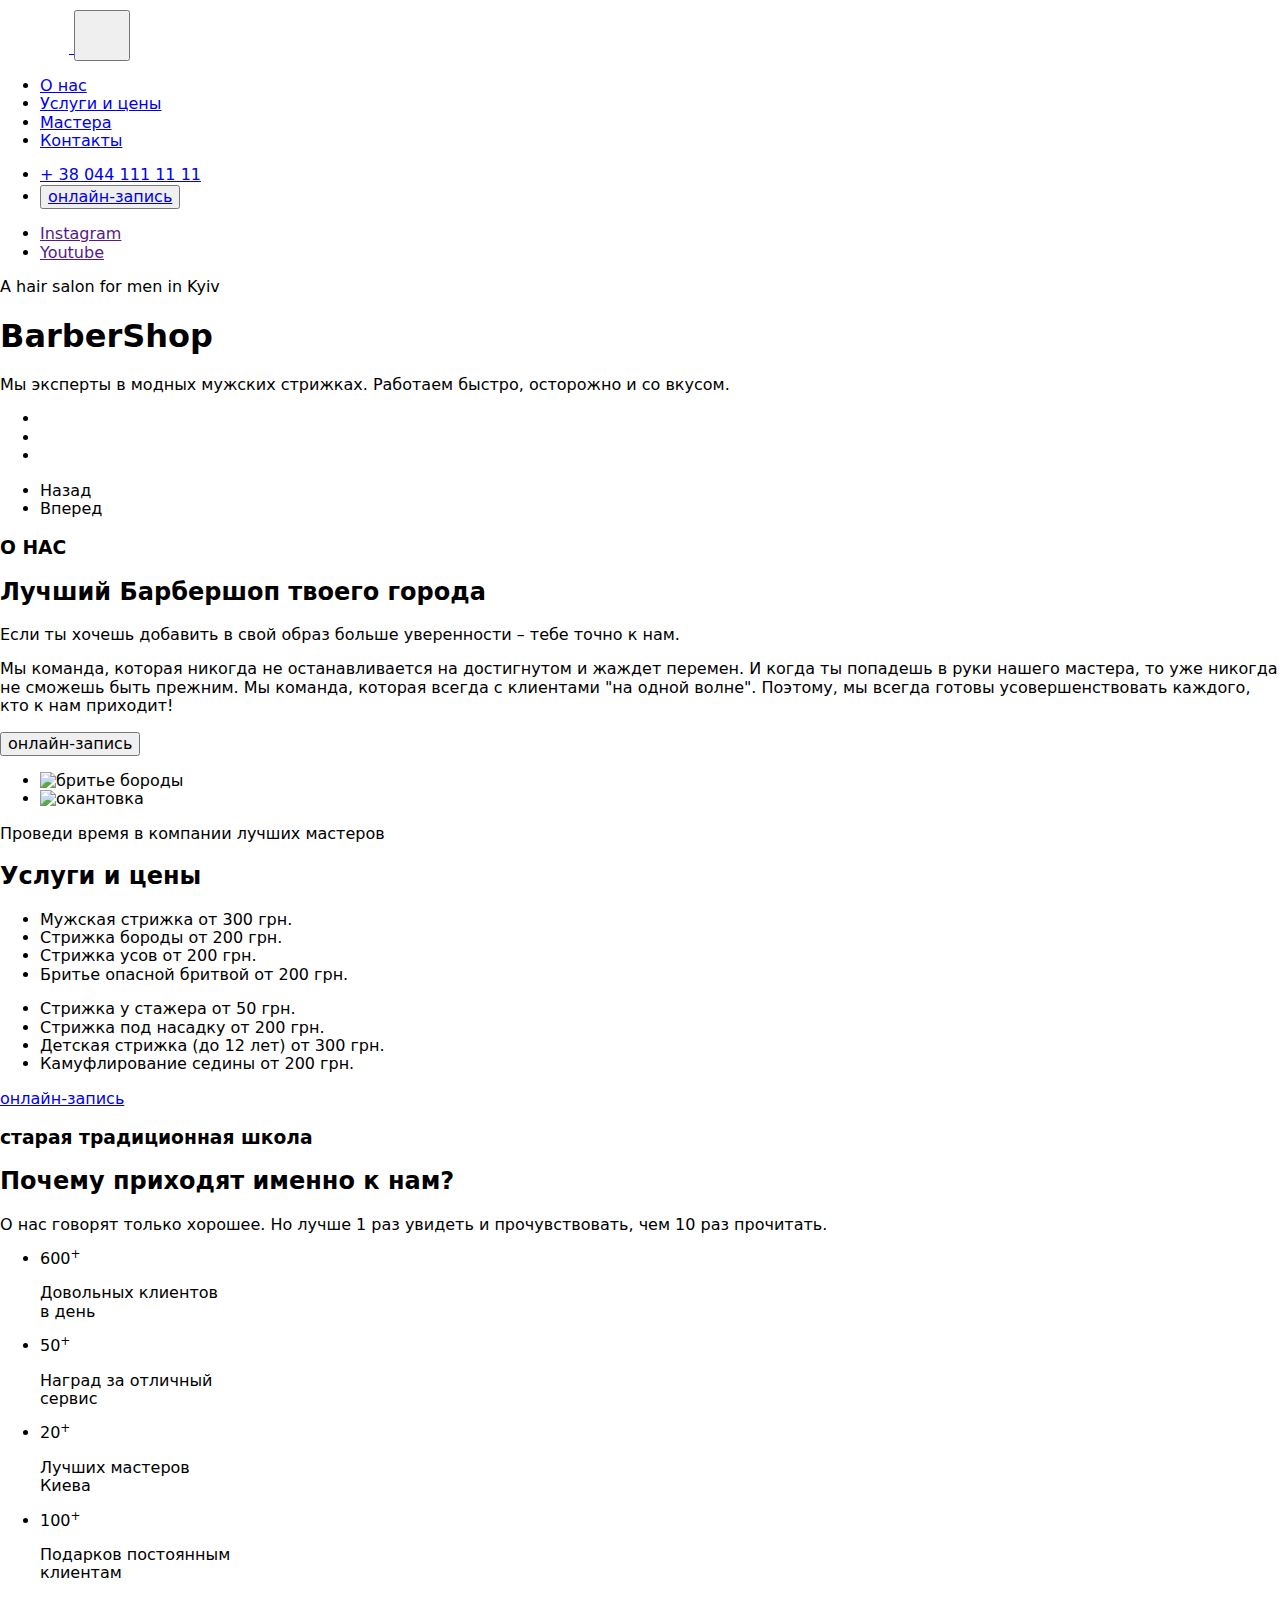
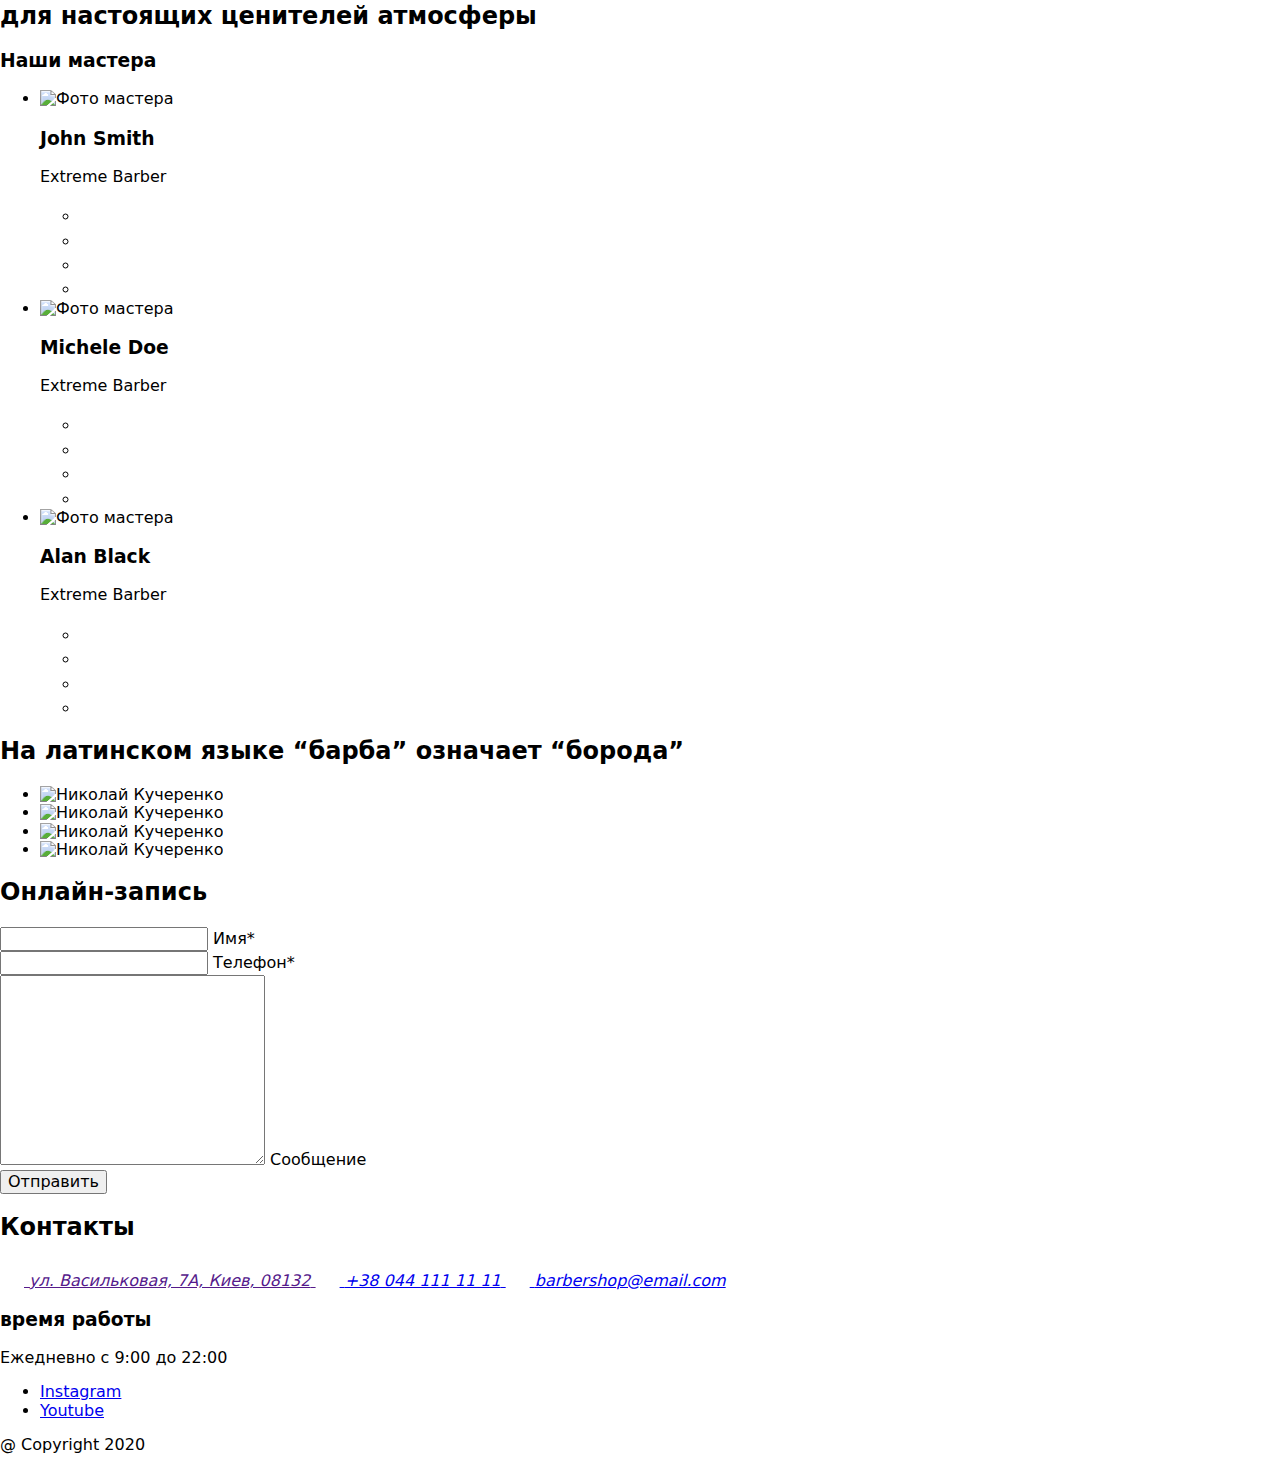
==== commit c9449005: "Updates" ====
--- a/index.html
+++ b/index.html
@@ -1,8 +1,8 @@
-<!DOCTYPE html><html lang="ru"><head><meta charset="UTF-8"><meta name="viewport" content="width=device-width, initial-scale=1.0"><title>BarberShop</title><link href="https://fonts.googleapis.com/css2?family=Open+Sans:wght@400;600&family=Raleway:wght@700&display=swap" rel="stylesheet"><link rel="stylesheet" type="text/css" href="https://cdnjs.cloudflare.com/ajax/libs/modern-normalize/0.7.0/modern-normalize.css"><link rel="stylesheet" href="/src.6ddb6828.css"></head><body>   <header> <div class="header-content">  <a class="logo" href="#"> <svg width="68.93" height="53.46" aria-label="logo"><use href="/sprite.c586fe0f.svg#logo"></use></svg> </a>  <button type="button" class="menu-button" aria-expanded="false" aria-controls="header-nav" data-menu-button=""> <svg width="40" height="40" aria-label="кнопка мобильного меню"><use class="icon-menu" href="/sprite.c586fe0f.svg#menu-open"></use><use class="icon-close" href="/sprite.c586fe0f.svg#menu-close"></use></svg> </button>  <div class="header-backdrop" menu-backdrop=""></div> <nav class="header-nav" id="header-nav" data-menu="">  <div class="hd-menu-container"> <ul class="list site-navigation"> <li class="item"> <a class="revers header-links" href="#about">О нас</a> </li> <li class="item"> <a class="revers header-links" href="#price">Услуги и цены</a> </li> <li class="item"> <a class="revers header-links" href="#team">Мастера</a> </li> <li class="item"> <a class="revers header-links" href="#us">Контакты</a> </li> </ul> <ul class="list header-contacts"> <li class="item"> <a href="tel:+380441111111" class="header-links revers">+ 38 044 111 11 11</a> </li> <li class="item"> <button class="button-style"> <a href="#subscribing" class="hlink">онлайн-запись</a> </button> </li> </ul> <ul class="list header-social-links"> <li class="item"> <a class="header-links" href="">Instagram</a> </li> <li class="item"> <a class="header-links" href="">Youtube</a> </li> </ul> </div> </nav> </div> <section class="hero"> <p class="subtitle">A hair salon for men in Kyiv</p> <h1>BarberShop</h1> <p class="hero-text-item"> Мы эксперты в модных мужских стрижках. Работаем быстро, осторожно и со вкусом. </p> <div class="hero-slider"> <ul class="list"> <li class="item"></li> <li class="item"></li> <li class="item"></li> </ul> </div>  <nav class="slider-nav"> <ul class="list"> <li class="item"> Назад </li> <li class="item"> Вперед </li> </ul> </nav> </section>
-</header><script>!function(){var e=document.querySelector("[data-menu-button]"),t=document.querySelector("[data-menu]"),o=document.querySelector("[menu-backdrop]");e.addEventListener("click",function(){var n="true"===e.getAttribute("aria-expanded")||!1;e.classList.toggle("is-open"),e.setAttribute("aria-expanded",!n),t.classList.toggle("is-open"),o.classList.toggle("is-open")})}(),function(){var e={openModalBtn:document.querySelector("[data-modal-open]"),closeModalBtn:document.querySelector("[data-modal-close]"),modal:document.querySelector("[data-modal]")};function t(){document.body.classList.toggle("modal-open"),e.modal.classList.toggle("is-hidden")}e.openModalBtn.addEventListener("click",t),e.closeModalBtn.addEventListener("click",t)}();</script> <main> <section class="inventory"> <div class="container"> <div class="fact"> <h3 id="about">О НАС</h3> <h2>Лучший Барбершоп твоего города</h2> <p class="wish"> Если ты хочешь добавить в свой образ больше уверенности – тебе точно к нам. </p> <p class="promis"> Мы команда, которая никогда не останавливается на достигнутом и жаждет перемен. И когда ты попадешь в руки нашего мастера, то уже никогда не сможешь быть прежним. Мы команда, которая всегда с клиентами "на одной волне". Поэтому, мы всегда готовы усовершенствовать каждого, кто к нам приходит! </p> <button class="button-style invent">онлайн-запись</button> </div> <div class="inventory-list"> <ul> <li class="foto"> <picture> <source srcset="/boroda.8e032c78.jpg    1x,/boroda@2x.746fde4d.jpg 2x" media="(min-width: 1280px)"> <source srcset="/boroda-tablet.25de0d78.jpg    1x,/boroda-tablet@2x.c882d997.jpg 2x" media="(min-width: 768px)"> <img src="/boroda.8e032c78.jpg" alt="бритье бороды"> </picture> </li> <li class="foto"> <picture> <source srcset="/cant.b7d919a0.jpg    1x,/cant@2x.e0eb89e9.jpg 2x" media="(min-width: 1280px)"> <source srcset="/cant-tablet.83fb060b.jpg    1x,/cant-tablet@2x.11a5adb3.jpg 2x" media="(min-width: 768px)"> <img src="/cant.b7d919a0.jpg" alt="окантовка"> </picture> </li> </ul> </div> </div>
+<!DOCTYPE html><html lang="ru"><head><meta charset="UTF-8"><meta name="viewport" content="width=device-width, initial-scale=1.0"><title>BarberShop</title><link href="https://fonts.googleapis.com/css2?family=Open+Sans:wght@400;600&family=Raleway:wght@700&display=swap" rel="stylesheet"><link rel="stylesheet" type="text/css" href="https://cdnjs.cloudflare.com/ajax/libs/modern-normalize/0.7.0/modern-normalize.css"><link rel="stylesheet" href="/barbershop-nadia-fork/src.8a16260b.css"></head><body>   <header> <div class="header-content">  <a class="logo" href="#"> <svg width="68.93" height="53.46" aria-label="logo"><use href="/barbershop-nadia-fork/sprite.c586fe0f.svg#logo"></use></svg> </a>  <button type="button" class="menu-button" aria-expanded="false" aria-controls="header-nav" data-menu-button=""> <svg width="40" height="40" aria-label="кнопка мобильного меню"><use class="icon-menu" href="/barbershop-nadia-fork/sprite.c586fe0f.svg#menu-open"></use><use class="icon-close" href="/barbershop-nadia-fork/sprite.c586fe0f.svg#menu-close"></use></svg> </button>  <div class="header-backdrop" menu-backdrop=""></div> <nav class="header-nav" id="header-nav" data-menu="">  <div class="hd-menu-container"> <ul class="list site-navigation"> <li class="item"> <a class="revers header-links" href="#about">О нас</a> </li> <li class="item"> <a class="revers header-links" href="#price">Услуги и цены</a> </li> <li class="item"> <a class="revers header-links" href="#team">Мастера</a> </li> <li class="item"> <a class="revers header-links" href="#us">Контакты</a> </li> </ul> <ul class="list header-contacts"> <li class="item"> <a href="tel:+380441111111" class="header-links revers">+ 38 044 111 11 11</a> </li> <li class="item"> <button class="button-style"> <a href="#subscribing" class="hlink">онлайн-запись</a> </button> </li> </ul> <ul class="list header-social-links"> <li class="item"> <a class="header-links" href="">Instagram</a> </li> <li class="item"> <a class="header-links" href="">Youtube</a> </li> </ul> </div> </nav> </div> <section class="hero"> <p class="subtitle">A hair salon for men in Kyiv</p> <h1>BarberShop</h1> <p class="hero-text-item"> Мы эксперты в модных мужских стрижках. Работаем быстро, осторожно и со вкусом. </p> <div class="hero-slider"> <ul class="list"> <li class="item"></li> <li class="item"></li> <li class="item"></li> </ul> </div>  <nav class="slider-nav"> <ul class="list"> <li class="item"> Назад </li> <li class="item"> Вперед </li> </ul> </nav> </section>
+</header><script>!function(){var e=document.querySelector("[data-menu-button]"),t=document.querySelector("[data-menu]"),o=document.querySelector("[menu-backdrop]");e.addEventListener("click",function(){var n="true"===e.getAttribute("aria-expanded")||!1;e.classList.toggle("is-open"),e.setAttribute("aria-expanded",!n),t.classList.toggle("is-open"),o.classList.toggle("is-open")})}(),function(){var e={openModalBtn:document.querySelector("[data-modal-open]"),closeModalBtn:document.querySelector("[data-modal-close]"),modal:document.querySelector("[data-modal]")};function t(){document.body.classList.toggle("modal-open"),e.modal.classList.toggle("is-hidden")}e.openModalBtn.addEventListener("click",t),e.closeModalBtn.addEventListener("click",t)}();</script> <main> <section class="inventory"> <div class="container"> <div class="fact"> <h3 id="about">О НАС</h3> <h2>Лучший Барбершоп твоего города</h2> <p class="wish"> Если ты хочешь добавить в свой образ больше уверенности – тебе точно к нам. </p> <p class="promis"> Мы команда, которая никогда не останавливается на достигнутом и жаждет перемен. И когда ты попадешь в руки нашего мастера, то уже никогда не сможешь быть прежним. Мы команда, которая всегда с клиентами "на одной волне". Поэтому, мы всегда готовы усовершенствовать каждого, кто к нам приходит! </p> <button class="button-style invent">онлайн-запись</button> </div> <div class="inventory-list"> <ul> <li class="foto"> <picture> <source srcset="/barbershop-nadia-fork/boroda.8e032c78.jpg    1x,/barbershop-nadia-fork/boroda@2x.746fde4d.jpg 2x" media="(min-width: 1280px)"> <source srcset="/barbershop-nadia-fork/boroda-tablet.25de0d78.jpg    1x,/barbershop-nadia-fork/boroda-tablet@2x.c882d997.jpg 2x" media="(min-width: 768px)"> <img src="/barbershop-nadia-fork/boroda.8e032c78.jpg" alt="бритье бороды"> </picture> </li> <li class="foto"> <picture> <source srcset="/barbershop-nadia-fork/cant.b7d919a0.jpg    1x,/barbershop-nadia-fork/cant@2x.e0eb89e9.jpg 2x" media="(min-width: 1280px)"> <source srcset="/barbershop-nadia-fork/cant-tablet.83fb060b.jpg    1x,/barbershop-nadia-fork/cant-tablet@2x.11a5adb3.jpg 2x" media="(min-width: 768px)"> <img src="/barbershop-nadia-fork/cant.b7d919a0.jpg" alt="окантовка"> </picture> </li> </ul> </div> </div>
 </section> <section class="price"> <div class="price-container"> <p class="price-slogan">Проведи время в компании лучших мастеров</p> <h2 id="price" class="price-title">Услуги и цены</h2> <div class="price-list-div"> <ul class="price-list-1 list"> <li> <span class="price-item">Мужская стрижка</span> <span class="price-grn">от 300 грн.</span> </li> <li> <span class="price-item">Стрижка бороды</span> <span class="price-grn">от 200 грн.</span> </li> <li> <span class="price-item">Стрижка усов</span> <span class="price-grn">от 200 грн.</span> </li> <li> <span class="price-item">Бритье опасной бритвой</span> <span class="price-grn">от 200 грн.</span> </li> </ul> <ul class="price-list-2 list"> <li> <span class="price-item">Cтрижка у стажера</span> <span class="price-grn">от 50 грн.</span> </li> <li> <span class="price-item">Стрижка под насадку</span> <span class="price-grn">от 200 грн.</span> </li> <li> <span class="price-item">Детская стрижка (до 12 лет)</span> <span class="price-grn">от 300 грн.</span> </li> <li> <span class="price-item">Камуфлирование седины</span> <span class="price-grn">от 200 грн.</span> </li> </ul> </div> <a href="#subscribing" class="price-button">онлайн-запись</a> </div>
 </section> <section class="features"> <div class="container"> <div class="reasons"> <h3>старая традиционная школа</h3> <h2>Почему приходят именно к нам?</h2> <p class="promo"> О нас говорят только хорошее. Но лучше 1 раз увидеть и прочувствовать, чем 10 раз прочитать. </p> </div> <ul class="feature-list"> <li class="item"> <p class="achievs">600<sup>+</sup></p> <p class="description"> Довольных клиентов<br> в день </p> </li> <li class="item"> <p class="achievs">50<sup>+</sup></p> <p class="description"> Наград за отличный<br> сервис </p> </li> <li class="item"> <p class="achievs">20<sup>+</sup></p> <p class="description"> Лучших мастеров<br> Киева </p> </li> <li class="item"> <p class="achievs">100<sup>+</sup></p> <p class="description"> Подарков постоянным<br> клиентам </p> </li> </ul> </div>
-</section> <section class="team-section"> <div class="teamcontainer team"> <h2 class="section-slogan">для настоящих ценителей атмосферы</h2> <h3 id="team" class="teamsection-title">Наши мастера</h3> <ul class="team-list"> <li class="team-item"> <picture> <source srcset="/john-418.707de508.jpg    418w,/john-418@2x.33dfacfc.jpg 836w" media="(max-width: 767px)" sizes="100vw"> <source srcset="/john-450.d53aaf02.jpg    450w,/john-450@2x.c862d032.jpg 900w" media="(min-width: 768px)" sizes="100vw"> <source srcset="/john-370.eca994d0.jpg    370w,/john-370@2x.ce07bdcf.jpg 540w" media="(min-width: 1200px)" sizes="100vw"> <img src="/john-450.d53aaf02.jpg" alt="Фото мастера"> </picture> <h3 class="team-title">John Smith</h3> <p class="team-text">Extreme Barber</p> <ul class="social"> <li class="social-list"> <a href="#" class="social-link-circle" aria-label="Ссылка на Инстаграм"> <svg class="icon" width="20" height="20"><use href="/sprite.c586fe0f.svg#instagram"></use></svg> </a> </li> <li class="social-list"> <a href="#" class="social-link-circle" aria-label="Ссылка на Твиттер"> <svg class="icon" width="20" height="20"><use href="/sprite.c586fe0f.svg#twitter"></use></svg> </a> </li> <li class="social-list"> <a href="#" class="social-link-circle" aria-label="Ссылка на Фейсбук"> <svg class="icon" width="20" height="20"><use href="/sprite.c586fe0f.svg#facebook"></use></svg> </a> </li> <li class="social-list"> <a href="#" class="social-link-circle" aria-label="Ссылка на Линкедин"> <svg class="icon" width="20" height="20"><use href="/sprite.c586fe0f.svg#linkedin"></use></svg> </a> </li> </ul> </li> <li class="team-item"> <picture> <source srcset="/michele-418.768410e6.jpg    418w,/michele-418@2x.6d778f87.jpg 836w" media="(max-width: 767px)" sizes="100vw"> <source srcset="/michele-450.a1ee609b.jpg    450w,/michele-450@2x.101a1b54.jpg 900w" media="(min-width: 768px)" sizes="100vw"> <source srcset="/michele-370.d460eed5.jpg    370w,/michele-370@2x.72ac694c.jpg 540w" media="(min-width: 1200px)" sizes="100vw"> <img src="/michele-450.a1ee609b.jpg" alt="Фото мастера"> </picture> <h3 class="team-title">Michele Doe</h3> <p class="team-text">Extreme Barber</p> <ul class="social"> <li class="social-list"> <a href="#" class="social-link-circle" aria-label="Ссылка на Инстаграм"> <svg class="icon" width="20" height="20"><use href="/sprite.c586fe0f.svg#instagram"></use></svg> </a> </li> <li class="social-list"> <a href="#" class="social-link-circle" aria-label="Ссылка на Твиттер"> <svg class="icon" width="20" height="20"><use href="/sprite.c586fe0f.svg#twitter"></use></svg> </a> </li> <li class="social-list"> <a href="#" class="social-link-circle" aria-label="Ссылка на Фейсбук"> <svg class="icon" width="20" height="20"><use href="/sprite.c586fe0f.svg#facebook"></use></svg> </a> </li> <li class="social-list"> <a href="#" class="social-link-circle" aria-label="Ссылка на Линкедин"> <svg class="icon" width="20" height="20"><use href="/sprite.c586fe0f.svg#linkedin"></use></svg> </a> </li> </ul> </li> <li class="team-item"> <picture> <source srcset="/alan-418.3871e388.jpg    418w,/alan-418@2x.d7a2cb61.jpg 836w" media="(max-width: 767px)" sizes="100vw"> <source srcset="/alan-450.c3c804fb.jpg    450w,/alan-450@2x.67f71624.jpg 900w" media="(min-width: 768px)" sizes="100vw"> <source srcset="/alan-370.712e62b2.jpg    370w,/alan-370@2x.5a6acacc.jpg 540w" media="(min-width: 1200px)" sizes="100vw"> <img src="/alan-450.c3c804fb.jpg" alt="Фото мастера"> </picture> <h3 class="team-title">Alan Black</h3> <p class="team-text">Extreme Barber</p> <ul class="social"> <li class="social-list"> <a href="#" class="social-link-circle" aria-label="Ссылка на Инстаграм"> <svg class="icon" width="20" height="20"><use href="/sprite.c586fe0f.svg#instagram"></use></svg> </a> </li> <li class="social-list"> <a href="#" class="social-link-circle" aria-label="Ссылка на Твиттер"> <svg class="icon" width="20" height="20"><use href="/sprite.c586fe0f.svg#twitter"></use></svg> </a> </li> <li class="social-list"> <a href="#" class="social-link-circle" aria-label="Ссылка на Фейсбук"> <svg class="icon" width="20" height="20"><use href="/sprite.c586fe0f.svg#facebook"></use></svg> </a> </li> <li class="social-list"> <a href="#" class="social-link-circle" aria-label="Ссылка на Линкедин"> <svg class="icon" width="20" height="20"><use href="/sprite.c586fe0f.svg#linkedin"></use></svg> </a> </li> </ul> </li> </ul> </div>
-</section> <section class="section section-portfolio"> <div class="container-portfolio"> <div class="row"> <div class="line"></div> <h2 class="subtitle-sect6">На латинском языке “барба” означает “борода”</h2> </div> <div class="container-photo"> <ul class="list-port"> <li class="item-port"> <picture> <source srcset="/Rectangle25.3db89474.jpg 1x,/Rectangle25@2x.df76306d.jpg 2x" media="(min-width: 1280px)"> <source srcset="/Rectangle25.0425baf3.jpg 1x,/Rectangle25@2x.6d5dcdaa.jpg 2x" media="(min-width: 768px)"> <source srcset="/Rectangle25.8f954ec5.jpg 1x,/Rectangle25@2x.a8259e0e.jpg 2x" media="(max-width: 767px)"> <img srcset="/Rectangle25.3db89474.jpg 1x,/Rectangle25@2x.df76306d.jpg 2x,/Rectangle25.0425baf3.jpg 1x,/Rectangle25@2x.6d5dcdaa.jpg 2x,/Rectangle25.8f954ec5.jpg 1x,/Rectangle25@2x.a8259e0e.jpg 2x" src="/Rectangle25.3db89474.jpg" alt="Николай Кучеренко"> </picture> </li> <li class="item-port"> <picture> <source srcset="/Rectangle26.54fbaab5.jpg 1x,/Rectangle26@2x.20fb3ec4.jpg 2x" media="(min-width: 1280px)"> <source srcset="/Rectangle26.dd172c64.jpg 1x,/Rectangle26@2x.fe0e89da.jpg 2x" media="(min-width: 768px)"> <source srcset="/Rectangle26.363c88fb.jpg 1x,/Rectangle26@2x.9ef50601.jpg 2x" media="(max-width: 767px)"> <img srcset="/Rectangle26.54fbaab5.jpg 1x,/Rectangle26@2x.20fb3ec4.jpg 2x,/Rectangle26.dd172c64.jpg 1x,/Rectangle26@2x.fe0e89da.jpg 2x,/Rectangle26.363c88fb.jpg 1x,/Rectangle26@2x.9ef50601.jpg 2x" src="/Rectangle26.54fbaab5.jpg" alt="Николай Кучеренко"> </picture> </li> <li class="item-port"> <picture> <source srcset="/Rectangle27.833ec961.jpg 1x,/Rectangle27@2x.25a24696.jpg 2x" media="(min-width: 1280px)"> <source srcset="/Rectangle27.ad210b5d.jpg 1x,/Rectangle27@2x.547c3305.jpg 2x" media="(min-width: 768px)"> <source srcset="/Rectangle27.70e938f9.jpg 1x,/Rectangle27@2x.918c04d4.jpg 2x" media="(max-width: 767px)"> <img srcset="/Rectangle27.833ec961.jpg 1x,/Rectangle27@2x.25a24696.jpg 2x,/Rectangle27.ad210b5d.jpg 1x,/Rectangle27@2x.547c3305.jpg 2x,/Rectangle27.70e938f9.jpg 1x,/Rectangle27@2x.918c04d4.jpg 2x" src="/Rectangle27.833ec961.jpg" alt="Николай Кучеренко"> </picture> </li> <li class="item-port"> <picture> <source srcset="/Rectangle28.683f07c1.jpg 1x,/Rectangle28@2x.b7b52536.jpg 2x" media="(min-width: 1280px)"> <source srcset="/Rectangle28.05f0c5da.jpg 1x,/Rectangle28@2x.facda0d7.jpg 2x" media="(min-width: 768px)"> <source srcset="/Rectangle28.182d88b0.jpg 1x,/Rectangle28@2x.ce160d32.jpg 2x" media="(max-width: 767px)"> <img srcset="/Rectangle28.683f07c1.jpg 1x,/Rectangle28@2x.b7b52536.jpg 2x,/Rectangle28.05f0c5da.jpg 1x,/Rectangle28@2x.facda0d7.jpg 2x,/Rectangle28.182d88b0.jpg 1x,/Rectangle28@2x.ce160d32.jpg 2x" src="/Rectangle28.683f07c1.jpg" alt="Николай Кучеренко"> </picture> </li> </ul> </div> </div>
-</section> </main> <footer class="container"> <div class="box-footer-desktop"> <div class="box-form"> <h2 id="subscribing" class="footer-title">Онлайн-запись</h2> <form class="form"> <div class="form-input-flex"> <div class="form-field"> <input class="form-input" type="text" name="name" id="name" placeholder=" "> <label class="form-label" for="name">Имя*</label> </div> <div class="form-field"> <input class="form-input" type="tel" name="tel" id="tel" placeholder=" "> <label class="form-label" for="tel">Телефон*</label> </div> </div> <div class="form-field"> <textarea class="comment" name="comment" id="comment" cols="30" rows="10" placeholder=" "></textarea> <label class="form-label-comment" for="comment">Cообщение</label> </div> </form> <button class="footer-send">Отправить</button> </div> <div class="box-address"> <div class="box-address-content"> <h2 class="footer-title" id="us">Контакты</h2> <div class="box-address-flex"> <address class="footer-address"> <a class="address-link icon-map" href=""> <svg class="icon-footer" width="24" height="24"><use href="/svg-footer.ca14b470.svg#map-pin"></use></svg> <span class="address-text">ул. Васильковая, 7А, Киев, 08132</span> </a> <a class="address-link icon-tel" href="tel:+380961111111"> <svg class="icon-footer" width="24" height="24"><use href="/svg-footer.ca14b470.svg#phone"></use></svg> <span class="address-text">+38 044 111 11 11</span> </a> <a class="address-link icon-mail" href="mailto:barbershop@email.com"> <svg class="icon-footer" width="24" height="24"><use href="/svg-footer.ca14b470.svg#mail"></use></svg> <span class="address-text">barbershop@email.com </span> </a> </address> <div class="footer-time"> <h3 class="footer-working-time">время работы</h3> <p class="text-working-time">Ежедневно с 9:00 до 22:00</p> </div> </div> </div> </div> </div> <div class="box-link"> <ul class="footer-social-list"> <li class="footer-social-item"> <a class="footer-social-link" href="#">Instagram</a> </li> <li class="footer-social-item"> <a class="footer-social-link" href="#">Youtube</a> </li> </ul> <p class="text-copyriting">@ Copyright 2020</p> </div>
-</footer> <script src="/src.cf410173.js"></script> </body></html>+</section> <section class="team-section"> <div class="teamcontainer team"> <h2 class="section-slogan">для настоящих ценителей атмосферы</h2> <h3 id="team" class="teamsection-title">Наши мастера</h3> <ul class="team-list"> <li class="team-item"> <picture> <source srcset="/barbershop-nadia-fork/john-418.707de508.jpg    418w,/barbershop-nadia-fork/john-418@2x.33dfacfc.jpg 836w" media="(max-width: 767px)" sizes="100vw"> <source srcset="/barbershop-nadia-fork/john-450.d53aaf02.jpg    450w,/barbershop-nadia-fork/john-450@2x.c862d032.jpg 900w" media="(min-width: 768px)" sizes="100vw"> <source srcset="/barbershop-nadia-fork/john-370.eca994d0.jpg    370w,/barbershop-nadia-fork/john-370@2x.ce07bdcf.jpg 540w" media="(min-width: 1200px)" sizes="100vw"> <img src="/barbershop-nadia-fork/john-450.d53aaf02.jpg" alt="Фото мастера"> </picture> <h3 class="team-title">John Smith</h3> <p class="team-text">Extreme Barber</p> <ul class="social"> <li class="social-list"> <a href="#" class="social-link-circle" aria-label="Ссылка на Инстаграм"> <svg class="icon" width="20" height="20"><use href="/barbershop-nadia-fork/sprite.c586fe0f.svg#instagram"></use></svg> </a> </li> <li class="social-list"> <a href="#" class="social-link-circle" aria-label="Ссылка на Твиттер"> <svg class="icon" width="20" height="20"><use href="/barbershop-nadia-fork/sprite.c586fe0f.svg#twitter"></use></svg> </a> </li> <li class="social-list"> <a href="#" class="social-link-circle" aria-label="Ссылка на Фейсбук"> <svg class="icon" width="20" height="20"><use href="/barbershop-nadia-fork/sprite.c586fe0f.svg#facebook"></use></svg> </a> </li> <li class="social-list"> <a href="#" class="social-link-circle" aria-label="Ссылка на Линкедин"> <svg class="icon" width="20" height="20"><use href="/barbershop-nadia-fork/sprite.c586fe0f.svg#linkedin"></use></svg> </a> </li> </ul> </li> <li class="team-item"> <picture> <source srcset="/barbershop-nadia-fork/michele-418.768410e6.jpg    418w,/barbershop-nadia-fork/michele-418@2x.6d778f87.jpg 836w" media="(max-width: 767px)" sizes="100vw"> <source srcset="/barbershop-nadia-fork/michele-450.a1ee609b.jpg    450w,/barbershop-nadia-fork/michele-450@2x.101a1b54.jpg 900w" media="(min-width: 768px)" sizes="100vw"> <source srcset="/barbershop-nadia-fork/michele-370.d460eed5.jpg    370w,/barbershop-nadia-fork/michele-370@2x.72ac694c.jpg 540w" media="(min-width: 1200px)" sizes="100vw"> <img src="/barbershop-nadia-fork/michele-450.a1ee609b.jpg" alt="Фото мастера"> </picture> <h3 class="team-title">Michele Doe</h3> <p class="team-text">Extreme Barber</p> <ul class="social"> <li class="social-list"> <a href="#" class="social-link-circle" aria-label="Ссылка на Инстаграм"> <svg class="icon" width="20" height="20"><use href="/barbershop-nadia-fork/sprite.c586fe0f.svg#instagram"></use></svg> </a> </li> <li class="social-list"> <a href="#" class="social-link-circle" aria-label="Ссылка на Твиттер"> <svg class="icon" width="20" height="20"><use href="/barbershop-nadia-fork/sprite.c586fe0f.svg#twitter"></use></svg> </a> </li> <li class="social-list"> <a href="#" class="social-link-circle" aria-label="Ссылка на Фейсбук"> <svg class="icon" width="20" height="20"><use href="/barbershop-nadia-fork/sprite.c586fe0f.svg#facebook"></use></svg> </a> </li> <li class="social-list"> <a href="#" class="social-link-circle" aria-label="Ссылка на Линкедин"> <svg class="icon" width="20" height="20"><use href="/barbershop-nadia-fork/sprite.c586fe0f.svg#linkedin"></use></svg> </a> </li> </ul> </li> <li class="team-item"> <picture> <source srcset="/barbershop-nadia-fork/alan-418.3871e388.jpg    418w,/barbershop-nadia-fork/alan-418@2x.d7a2cb61.jpg 836w" media="(max-width: 767px)" sizes="100vw"> <source srcset="/barbershop-nadia-fork/alan-450.c3c804fb.jpg    450w,/barbershop-nadia-fork/alan-450@2x.67f71624.jpg 900w" media="(min-width: 768px)" sizes="100vw"> <source srcset="/barbershop-nadia-fork/alan-370.712e62b2.jpg    370w,/barbershop-nadia-fork/alan-370@2x.5a6acacc.jpg 540w" media="(min-width: 1200px)" sizes="100vw"> <img src="/barbershop-nadia-fork/alan-450.c3c804fb.jpg" alt="Фото мастера"> </picture> <h3 class="team-title">Alan Black</h3> <p class="team-text">Extreme Barber</p> <ul class="social"> <li class="social-list"> <a href="#" class="social-link-circle" aria-label="Ссылка на Инстаграм"> <svg class="icon" width="20" height="20"><use href="/barbershop-nadia-fork/sprite.c586fe0f.svg#instagram"></use></svg> </a> </li> <li class="social-list"> <a href="#" class="social-link-circle" aria-label="Ссылка на Твиттер"> <svg class="icon" width="20" height="20"><use href="/barbershop-nadia-fork/sprite.c586fe0f.svg#twitter"></use></svg> </a> </li> <li class="social-list"> <a href="#" class="social-link-circle" aria-label="Ссылка на Фейсбук"> <svg class="icon" width="20" height="20"><use href="/barbershop-nadia-fork/sprite.c586fe0f.svg#facebook"></use></svg> </a> </li> <li class="social-list"> <a href="#" class="social-link-circle" aria-label="Ссылка на Линкедин"> <svg class="icon" width="20" height="20"><use href="/barbershop-nadia-fork/sprite.c586fe0f.svg#linkedin"></use></svg> </a> </li> </ul> </li> </ul> </div>
+</section> <section class="section section-portfolio"> <div class="container-portfolio"> <div class="row"> <div class="line"></div> <h2 class="subtitle-sect6">На латинском языке “барба” означает “борода”</h2> </div> <div class="container-photo"> <ul class="list-port"> <li class="item-port"> <picture> <source srcset="/barbershop-nadia-fork/Rectangle25.3db89474.jpg 1x,/barbershop-nadia-fork/Rectangle25@2x.df76306d.jpg 2x" media="(min-width: 1280px)"> <source srcset="/barbershop-nadia-fork/Rectangle25.0425baf3.jpg 1x,/barbershop-nadia-fork/Rectangle25@2x.6d5dcdaa.jpg 2x" media="(min-width: 768px)"> <source srcset="/barbershop-nadia-fork/Rectangle25.8f954ec5.jpg 1x,/barbershop-nadia-fork/Rectangle25@2x.a8259e0e.jpg 2x" media="(max-width: 767px)"> <img srcset="/barbershop-nadia-fork/Rectangle25.3db89474.jpg 1x,/barbershop-nadia-fork/Rectangle25@2x.df76306d.jpg 2x,/barbershop-nadia-fork/Rectangle25.0425baf3.jpg 1x,/barbershop-nadia-fork/Rectangle25@2x.6d5dcdaa.jpg 2x,/barbershop-nadia-fork/Rectangle25.8f954ec5.jpg 1x,/barbershop-nadia-fork/Rectangle25@2x.a8259e0e.jpg 2x" src="/barbershop-nadia-fork/Rectangle25.3db89474.jpg" alt="Николай Кучеренко"> </picture> </li> <li class="item-port"> <picture> <source srcset="/barbershop-nadia-fork/Rectangle26.54fbaab5.jpg 1x,/barbershop-nadia-fork/Rectangle26@2x.20fb3ec4.jpg 2x" media="(min-width: 1280px)"> <source srcset="/barbershop-nadia-fork/Rectangle26.dd172c64.jpg 1x,/barbershop-nadia-fork/Rectangle26@2x.fe0e89da.jpg 2x" media="(min-width: 768px)"> <source srcset="/barbershop-nadia-fork/Rectangle26.363c88fb.jpg 1x,/barbershop-nadia-fork/Rectangle26@2x.9ef50601.jpg 2x" media="(max-width: 767px)"> <img srcset="/barbershop-nadia-fork/Rectangle26.54fbaab5.jpg 1x,/barbershop-nadia-fork/Rectangle26@2x.20fb3ec4.jpg 2x,/barbershop-nadia-fork/Rectangle26.dd172c64.jpg 1x,/barbershop-nadia-fork/Rectangle26@2x.fe0e89da.jpg 2x,/barbershop-nadia-fork/Rectangle26.363c88fb.jpg 1x,/barbershop-nadia-fork/Rectangle26@2x.9ef50601.jpg 2x" src="/barbershop-nadia-fork/Rectangle26.54fbaab5.jpg" alt="Николай Кучеренко"> </picture> </li> <li class="item-port"> <picture> <source srcset="/barbershop-nadia-fork/Rectangle27.833ec961.jpg 1x,/barbershop-nadia-fork/Rectangle27@2x.25a24696.jpg 2x" media="(min-width: 1280px)"> <source srcset="/barbershop-nadia-fork/Rectangle27.ad210b5d.jpg 1x,/barbershop-nadia-fork/Rectangle27@2x.547c3305.jpg 2x" media="(min-width: 768px)"> <source srcset="/barbershop-nadia-fork/Rectangle27.70e938f9.jpg 1x,/barbershop-nadia-fork/Rectangle27@2x.918c04d4.jpg 2x" media="(max-width: 767px)"> <img srcset="/barbershop-nadia-fork/Rectangle27.833ec961.jpg 1x,/barbershop-nadia-fork/Rectangle27@2x.25a24696.jpg 2x,/barbershop-nadia-fork/Rectangle27.ad210b5d.jpg 1x,/barbershop-nadia-fork/Rectangle27@2x.547c3305.jpg 2x,/barbershop-nadia-fork/Rectangle27.70e938f9.jpg 1x,/barbershop-nadia-fork/Rectangle27@2x.918c04d4.jpg 2x" src="/barbershop-nadia-fork/Rectangle27.833ec961.jpg" alt="Николай Кучеренко"> </picture> </li> <li class="item-port"> <picture> <source srcset="/barbershop-nadia-fork/Rectangle28.683f07c1.jpg 1x,/barbershop-nadia-fork/Rectangle28@2x.b7b52536.jpg 2x" media="(min-width: 1280px)"> <source srcset="/barbershop-nadia-fork/Rectangle28.05f0c5da.jpg 1x,/barbershop-nadia-fork/Rectangle28@2x.facda0d7.jpg 2x" media="(min-width: 768px)"> <source srcset="/barbershop-nadia-fork/Rectangle28.182d88b0.jpg 1x,/barbershop-nadia-fork/Rectangle28@2x.ce160d32.jpg 2x" media="(max-width: 767px)"> <img srcset="/barbershop-nadia-fork/Rectangle28.683f07c1.jpg 1x,/barbershop-nadia-fork/Rectangle28@2x.b7b52536.jpg 2x,/barbershop-nadia-fork/Rectangle28.05f0c5da.jpg 1x,/barbershop-nadia-fork/Rectangle28@2x.facda0d7.jpg 2x,/barbershop-nadia-fork/Rectangle28.182d88b0.jpg 1x,/barbershop-nadia-fork/Rectangle28@2x.ce160d32.jpg 2x" src="/barbershop-nadia-fork/Rectangle28.683f07c1.jpg" alt="Николай Кучеренко"> </picture> </li> </ul> </div> </div>
+</section> </main> <footer class="container"> <div class="box-footer-desktop"> <div class="box-form"> <h2 id="subscribing" class="footer-title">Онлайн-запись</h2> <form class="form"> <div class="form-input-flex"> <div class="form-field"> <input class="form-input" type="text" name="name" id="name" placeholder=" "> <label class="form-label" for="name">Имя*</label> </div> <div class="form-field"> <input class="form-input" type="tel" name="tel" id="tel" placeholder=" "> <label class="form-label" for="tel">Телефон*</label> </div> </div> <div class="form-field"> <textarea class="comment" name="comment" id="comment" cols="30" rows="10" placeholder=" "></textarea> <label class="form-label-comment" for="comment">Cообщение</label> </div> </form> <button class="footer-send">Отправить</button> </div> <div class="box-address"> <div class="box-address-content"> <h2 class="footer-title" id="us">Контакты</h2> <div class="box-address-flex"> <address class="footer-address"> <a class="address-link icon-map" href=""> <svg class="icon-footer" width="24" height="24"><use href="/barbershop-nadia-fork/svg-footer.ca14b470.svg#map-pin"></use></svg> <span class="address-text">ул. Васильковая, 7А, Киев, 08132</span> </a> <a class="address-link icon-tel" href="tel:+380961111111"> <svg class="icon-footer" width="24" height="24"><use href="/barbershop-nadia-fork/svg-footer.ca14b470.svg#phone"></use></svg> <span class="address-text">+38 044 111 11 11</span> </a> <a class="address-link icon-mail" href="mailto:barbershop@email.com"> <svg class="icon-footer" width="24" height="24"><use href="/barbershop-nadia-fork/svg-footer.ca14b470.svg#mail"></use></svg> <span class="address-text">barbershop@email.com </span> </a> </address> <div class="footer-time"> <h3 class="footer-working-time">время работы</h3> <p class="text-working-time">Ежедневно с 9:00 до 22:00</p> </div> </div> </div> </div> </div> <div class="box-link"> <ul class="footer-social-list"> <li class="footer-social-item"> <a class="footer-social-link" href="#">Instagram</a> </li> <li class="footer-social-item"> <a class="footer-social-link" href="#">Youtube</a> </li> </ul> <p class="text-copyriting">@ Copyright 2020</p> </div>
+</footer> <script src="/barbershop-nadia-fork/src.0df5e72d.js"></script> </body></html>